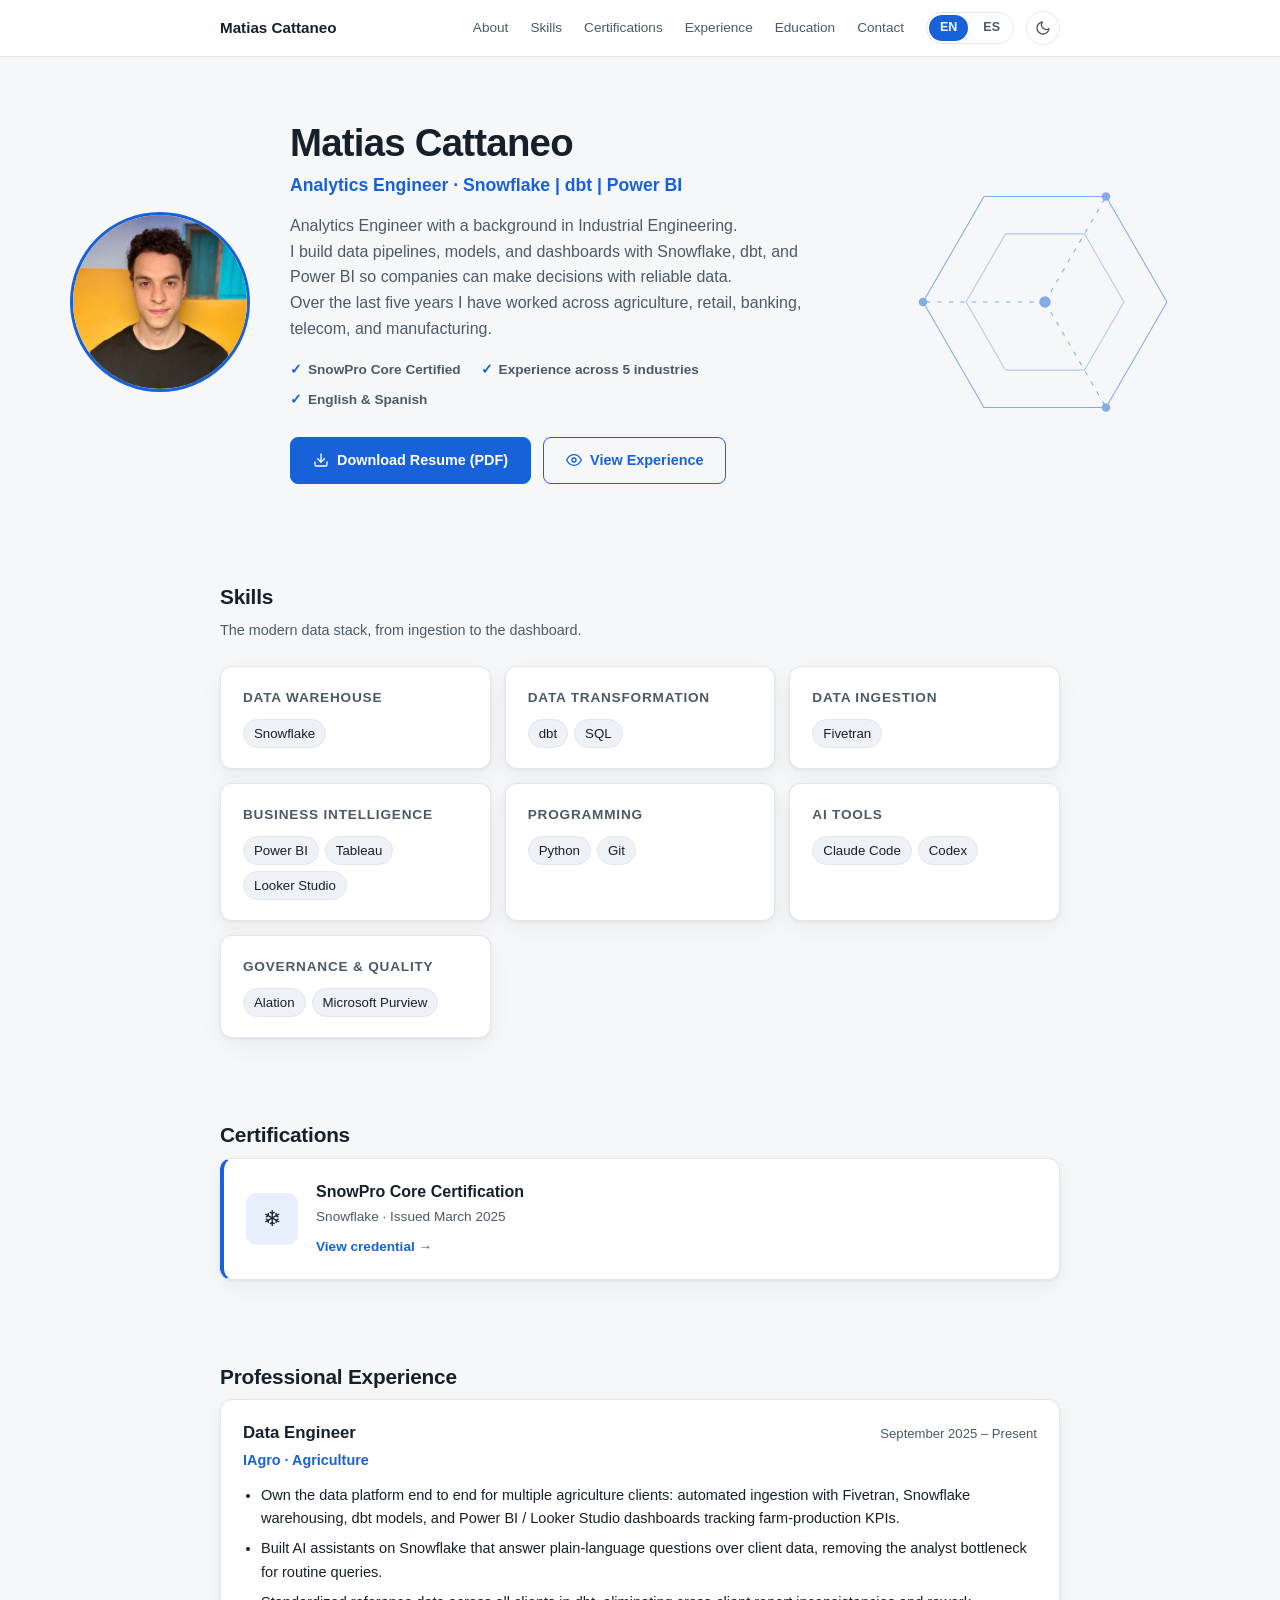
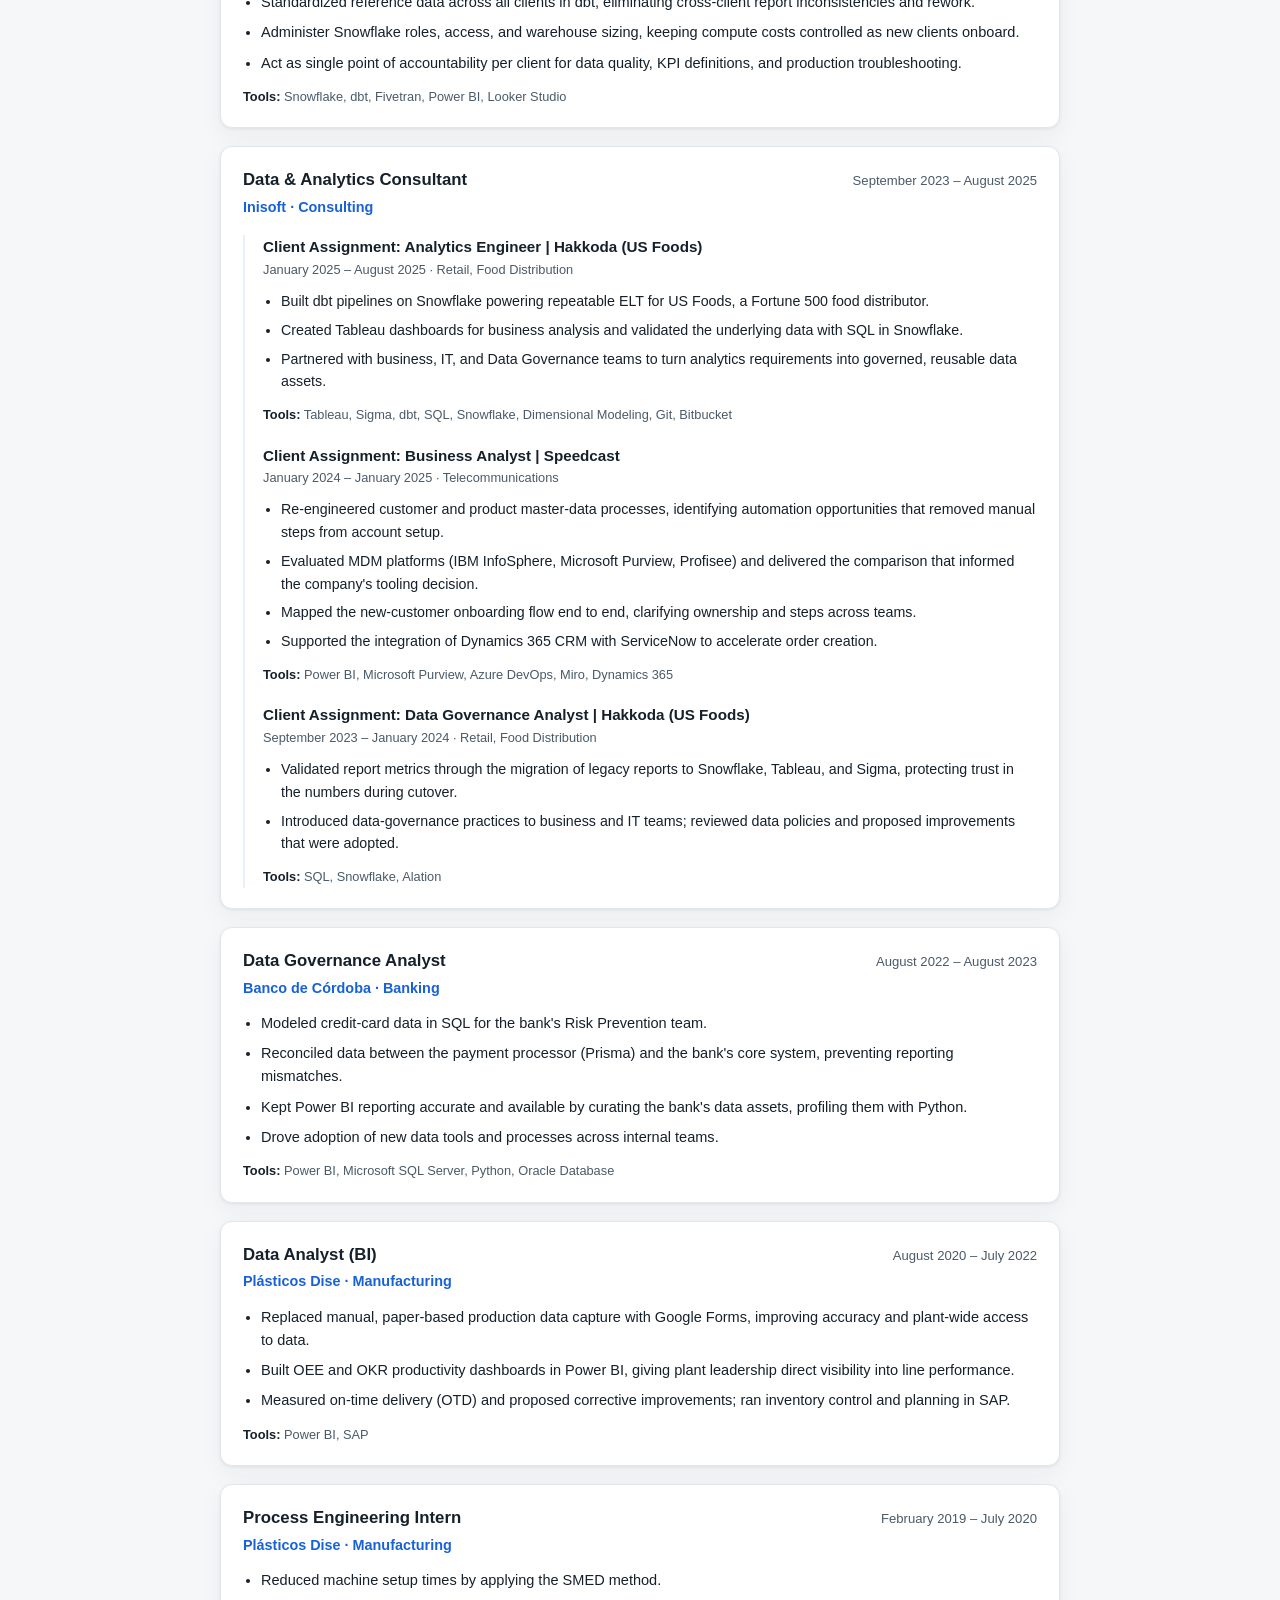
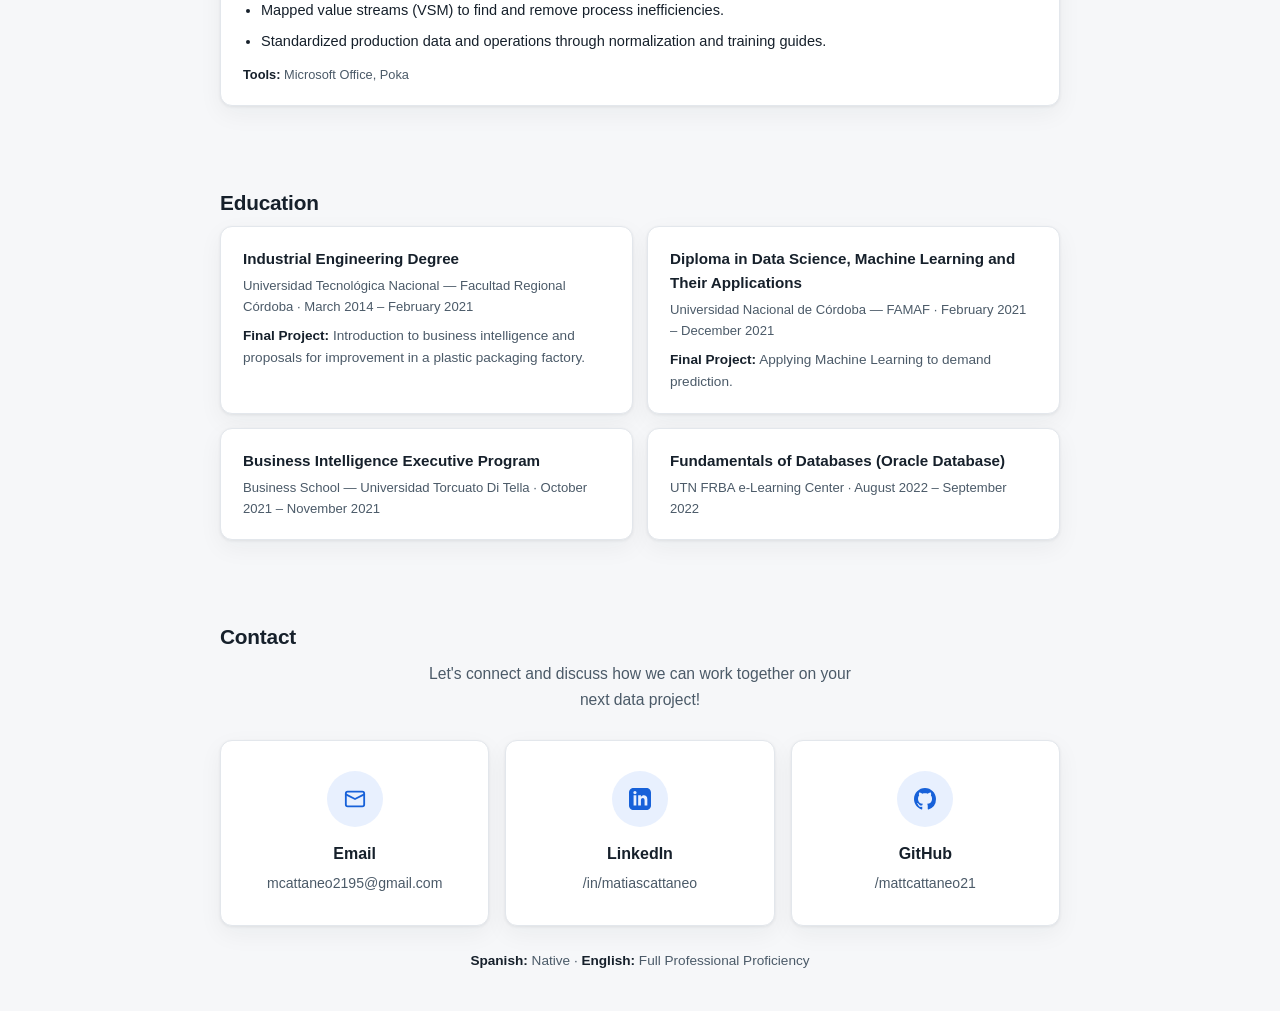
==== index.html @ 0a384a43 "Add Sigma and Dimensional Modeling to US Foods (Analytics Engineer) tools" ====
<!DOCTYPE html>
<html lang="en">
<head>
  <meta charset="UTF-8">
  <meta name="viewport" content="width=device-width, initial-scale=1.0">
  <title>Matias Cattaneo — Analytics Engineer | Snowflake · dbt · Power BI</title>
  <meta name="description" content="Analytics Engineer specialized in Snowflake, dbt, and Power BI. SnowPro Core certified. I build governed data pipelines, models, and dashboards across agriculture, retail, banking, telecom, and manufacturing.">
  <meta property="og:title" content="Matias Cattaneo — Analytics Engineer">
  <meta property="og:description" content="Snowflake · dbt · Power BI. SnowPro Core certified Analytics Engineer building data pipelines and dashboards companies can trust.">
  <meta property="og:type" content="website">
  <link rel="alternate" hreflang="en" href="./">
  <link rel="alternate" hreflang="es" href="es/">
  <meta name="color-scheme" content="light dark">
  <script>
    // Resolve theme before first paint to avoid a flash of the wrong scheme.
    (function () {
      var theme;
      try { theme = localStorage.getItem('theme'); } catch (e) {}
      if (theme !== 'light' && theme !== 'dark') {
        theme = window.matchMedia('(prefers-color-scheme: dark)').matches ? 'dark' : 'light';
      }
      document.documentElement.dataset.theme = theme;
    })();
  </script>
  <link rel="stylesheet" href="styles.css">
</head>
<body>
  <a class="skip-link" href="#main">Skip to content</a>

  <nav class="site-nav" aria-label="Main navigation">
    <div class="wrap">
      <a class="brand" href="#top">Matias Cattaneo</a>
      <ul class="nav-links">
        <li><a href="#about">About</a></li>
        <li><a href="#skills">Skills</a></li>
        <li><a href="#certifications">Certifications</a></li>
        <li><a href="#experience">Experience</a></li>
        <li><a href="#education">Education</a></li>
        <li><a href="#contact">Contact</a></li>
      </ul>
      <div class="lang-switch" aria-label="Language">
        <a class="lang-btn" href="./" aria-current="page">EN</a>
        <a class="lang-btn" href="es/" hreflang="es" lang="es">ES</a>
      </div>
      <button class="theme-toggle" type="button" id="theme-toggle" aria-label="Switch between dark and light mode">
        <svg class="icon-sun" viewBox="0 0 24 24" width="16" height="16" fill="none" stroke="currentColor" stroke-width="2" stroke-linecap="round" aria-hidden="true"><circle cx="12" cy="12" r="4"/><path d="M12 2v2M12 20v2M4.93 4.93l1.41 1.41M17.66 17.66l1.41 1.41M2 12h2M20 12h2M4.93 19.07l1.41-1.41M17.66 6.34l1.41-1.41"/></svg>
        <svg class="icon-moon" viewBox="0 0 24 24" width="16" height="16" fill="none" stroke="currentColor" stroke-width="2" stroke-linecap="round" stroke-linejoin="round" aria-hidden="true"><path d="M21 12.79A9 9 0 1 1 11.21 3 7 7 0 0 0 21 12.79z"/></svg>
      </button>
    </div>
  </nav>

  <main id="main">

    <!-- ===== Hero / About ===== -->
    <section class="hero" id="about" aria-labelledby="hero-name">
      <div class="wrap hero-grid" id="top">
        <div class="avatar" role="img" aria-label="Matias Cattaneo">
          <img src="assets/profile.jpg" alt="" onerror="this.remove()">
        </div>
        <div class="hero-copy">
          <h1 id="hero-name">Matias Cattaneo</h1>
          <p class="role">Analytics Engineer · Snowflake | dbt | Power BI</p>
          <p class="pitch">
            Analytics Engineer with a background in Industrial Engineering.<br>
            I build data pipelines, models, and dashboards with Snowflake, dbt, and Power BI so companies can make decisions with reliable data.<br>
            Over the last five years I have worked across agriculture, retail, banking, telecom, and manufacturing.
          </p>
          <ul class="proof-bar">
            <li>SnowPro Core Certified</li>
            <li>Experience across 5 industries</li>
            <li>English &amp; Spanish</li>
          </ul>
          <div class="hero-cta">
            <a class="btn btn-primary" href="CV_Matias_Cattaneo.pdf" download>
              <svg viewBox="0 0 24 24" width="16" height="16" fill="none" stroke="currentColor" stroke-width="2" stroke-linecap="round" stroke-linejoin="round" aria-hidden="true"><path d="M21 15v4a2 2 0 0 1-2 2H5a2 2 0 0 1-2-2v-4"/><polyline points="7 10 12 15 17 10"/><line x1="12" y1="15" x2="12" y2="3"/></svg>
              Download Resume (PDF)
            </a>
            <a class="btn btn-secondary" href="#experience">
              <svg viewBox="0 0 24 24" width="16" height="16" fill="none" stroke="currentColor" stroke-width="2" stroke-linecap="round" stroke-linejoin="round" aria-hidden="true"><path d="M1 12s4-8 11-8 11 8 11 8-4 8-11 8-11-8-11-8z"/><circle cx="12" cy="12" r="3"/></svg>
              View Experience
            </a>
          </div>
        </div>
        <svg class="hero-art" viewBox="0 0 460 460" xmlns="http://www.w3.org/2000/svg" aria-hidden="true" focusable="false">
          <g fill="none" stroke="currentColor" stroke-width="1.5">
            <polygon class="art-spin" points="400,230 315,377 145,377 60,230 145,83 315,83" />
            <polygon class="art-spin-rev" points="340,230 285,325 175,325 120,230 175,135 285,135" opacity="0.6" />
            <path class="art-flow" stroke-dasharray="6 10" d="M230 230 L315 83" />
            <path class="art-flow" stroke-dasharray="6 10" d="M230 230 L60 230" />
            <path class="art-flow" stroke-dasharray="6 10" d="M230 230 L315 377" />
          </g>
          <g fill="currentColor">
            <circle cx="230" cy="230" r="8" />
            <circle class="art-pulse" cx="315" cy="83" r="6" />
            <circle class="art-pulse-late" cx="60" cy="230" r="6" />
            <circle class="art-pulse" cx="315" cy="377" r="6" />
          </g>
        </svg>
      </div>
    </section>

    <!-- ===== Skills ===== -->
    <section id="skills" aria-labelledby="skills-title">
      <div class="wrap">
        <h2 class="section-title" id="skills-title">Skills</h2>
        <p class="section-sub">The modern data stack, from ingestion to the dashboard.</p>
        <div class="skills-grid">
          <div class="card skill-card reveal">
            <h3>Data Warehouse</h3>
            <ul class="chips"><li>Snowflake</li></ul>
          </div>
          <div class="card skill-card reveal">
            <h3>Data Transformation</h3>
            <ul class="chips"><li>dbt</li><li>SQL</li></ul>
          </div>
          <div class="card skill-card reveal">
            <h3>Data Ingestion</h3>
            <ul class="chips"><li>Fivetran</li></ul>
          </div>
          <div class="card skill-card reveal">
            <h3>Business Intelligence</h3>
            <ul class="chips"><li>Power BI</li><li>Tableau</li><li>Looker Studio</li></ul>
          </div>
          <div class="card skill-card reveal">
            <h3>Programming</h3>
            <ul class="chips"><li>Python</li><li>Git</li></ul>
          </div>
          <div class="card skill-card reveal">
            <h3>AI Tools</h3>
            <ul class="chips"><li>Claude Code</li><li>Codex</li></ul>
          </div>
          <div class="card skill-card reveal">
            <h3>Governance &amp; Quality</h3>
            <ul class="chips"><li>Alation</li><li>Microsoft Purview</li></ul>
          </div>
        </div>
      </div>
    </section>

    <!-- ===== Certifications ===== -->
    <section id="certifications" aria-labelledby="cert-title">
      <div class="wrap">
        <h2 class="section-title" id="cert-title">Certifications</h2>
        <div class="card cert-card reveal">
          <div class="cert-badge" aria-hidden="true">❄</div>
          <div>
            <h3>SnowPro Core Certification</h3>
            <p class="meta">Snowflake · Issued March 2025</p>
            <a class="cert-link" href="https://achieve.snowflake.com/28c1f5fc-b68b-4dea-9faf-e282e748a96b#acc.XBHFcNiZ" target="_blank" rel="noopener">View credential →</a>
          </div>
        </div>
      </div>
    </section>

    <!-- ===== Experience ===== -->
    <section id="experience" aria-labelledby="exp-title">
      <div class="wrap">
        <h2 class="section-title" id="exp-title">Professional Experience</h2>

        <article class="card job reveal">
          <div class="job-head">
            <h3>Data Engineer</h3>
            <span class="dates">September 2025 – Present</span>
          </div>
          <p class="org">IAgro · Agriculture</p>
          <ul>
            <li>Own the data platform end to end for multiple agriculture clients: automated ingestion with Fivetran, Snowflake warehousing, dbt models, and Power BI / Looker Studio dashboards tracking farm-production KPIs.</li>
            <li>Built AI assistants on Snowflake that answer plain-language questions over client data, removing the analyst bottleneck for routine queries.</li>
            <li>Standardized reference data across all clients in dbt, eliminating cross-client report inconsistencies and rework.</li>
            <li>Administer Snowflake roles, access, and warehouse sizing, keeping compute costs controlled as new clients onboard.</li>
            <li>Act as single point of accountability per client for data quality, KPI definitions, and production troubleshooting.</li>
          </ul>
          <p class="tags"><b>Tools:</b> Snowflake, dbt, Fivetran, Power BI, Looker Studio</p>
        </article>

        <article class="card job reveal">
          <div class="job-head">
            <h3>Data &amp; Analytics Consultant</h3>
            <span class="dates">September 2023 – August 2025</span>
          </div>
          <p class="org">Inisoft · Consulting</p>
          <div class="engagements">

            <div class="engagement">
              <h4>Client Assignment: Analytics Engineer | Hakkoda (US Foods)</h4>
              <p class="dates">January 2025 – August 2025 · Retail, Food Distribution</p>
              <ul>
                <li>Built dbt pipelines on Snowflake powering repeatable ELT for US Foods, a Fortune 500 food distributor.</li>
                <li>Created Tableau dashboards for business analysis and validated the underlying data with SQL in Snowflake.</li>
                <li>Partnered with business, IT, and Data Governance teams to turn analytics requirements into governed, reusable data assets.</li>
              </ul>
              <p class="tags"><b>Tools:</b> Tableau, Sigma, dbt, SQL, Snowflake, Dimensional Modeling, Git, Bitbucket</p>
            </div>

            <div class="engagement">
              <h4>Client Assignment: Business Analyst | Speedcast</h4>
              <p class="dates">January 2024 – January 2025 · Telecommunications</p>
              <ul>
                <li>Re-engineered customer and product master-data processes, identifying automation opportunities that removed manual steps from account setup.</li>
                <li>Evaluated MDM platforms (IBM InfoSphere, Microsoft Purview, Profisee) and delivered the comparison that informed the company's tooling decision.</li>
                <li>Mapped the new-customer onboarding flow end to end, clarifying ownership and steps across teams.</li>
                <li>Supported the integration of Dynamics 365 CRM with ServiceNow to accelerate order creation.</li>
              </ul>
              <p class="tags"><b>Tools:</b> Power BI, Microsoft Purview, Azure DevOps, Miro, Dynamics 365</p>
            </div>

            <div class="engagement">
              <h4>Client Assignment: Data Governance Analyst | Hakkoda (US Foods)</h4>
              <p class="dates">September 2023 – January 2024 · Retail, Food Distribution</p>
              <ul>
                <li>Validated report metrics through the migration of legacy reports to Snowflake, Tableau, and Sigma, protecting trust in the numbers during cutover.</li>
                <li>Introduced data-governance practices to business and IT teams; reviewed data policies and proposed improvements that were adopted.</li>
              </ul>
              <p class="tags"><b>Tools:</b> SQL, Snowflake, Alation</p>
            </div>

          </div>
        </article>

        <article class="card job reveal">
          <div class="job-head">
            <h3>Data Governance Analyst</h3>
            <span class="dates">August 2022 – August 2023</span>
          </div>
          <p class="org">Banco de Córdoba · Banking</p>
          <ul>
            <li>Modeled credit-card data in SQL for the bank's Risk Prevention team.</li>
            <li>Reconciled data between the payment processor (Prisma) and the bank's core system, preventing reporting mismatches.</li>
            <li>Kept Power BI reporting accurate and available by curating the bank's data assets, profiling them with Python.</li>
            <li>Drove adoption of new data tools and processes across internal teams.</li>
          </ul>
          <p class="tags"><b>Tools:</b> Power BI, Microsoft SQL Server, Python, Oracle Database</p>
        </article>

        <article class="card job reveal">
          <div class="job-head">
            <h3>Data Analyst (BI)</h3>
            <span class="dates">August 2020 – July 2022</span>
          </div>
          <p class="org">Plásticos Dise · Manufacturing</p>
          <ul>
            <li>Replaced manual, paper-based production data capture with Google Forms, improving accuracy and plant-wide access to data.</li>
            <li>Built OEE and OKR productivity dashboards in Power BI, giving plant leadership direct visibility into line performance.</li>
            <li>Measured on-time delivery (OTD) and proposed corrective improvements; ran inventory control and planning in SAP.</li>
          </ul>
          <p class="tags"><b>Tools:</b> Power BI, SAP</p>
        </article>

        <article class="card job reveal">
          <div class="job-head">
            <h3>Process Engineering Intern</h3>
            <span class="dates">February 2019 – July 2020</span>
          </div>
          <p class="org">Plásticos Dise · Manufacturing</p>
          <ul>
            <li>Reduced machine setup times by applying the SMED method.</li>
            <li>Mapped value streams (VSM) to find and remove process inefficiencies.</li>
            <li>Standardized production data and operations through normalization and training guides.</li>
          </ul>
          <p class="tags"><b>Tools:</b> Microsoft Office, Poka</p>
        </article>

      </div>
    </section>

    <!-- ===== Education ===== -->
    <section id="education" aria-labelledby="edu-title">
      <div class="wrap">
        <h2 class="section-title" id="edu-title">Education</h2>
        <div class="edu-grid">
          <div class="card edu-card reveal">
            <h3>Industrial Engineering Degree</h3>
            <p class="meta">Universidad Tecnológica Nacional — Facultad Regional Córdoba · March 2014 – February 2021</p>
            <p class="note"><b>Final Project:</b> Introduction to business intelligence and proposals for improvement in a plastic packaging factory.</p>
          </div>
          <div class="card edu-card reveal">
            <h3>Diploma in Data Science, Machine Learning and Their Applications</h3>
            <p class="meta">Universidad Nacional de Córdoba — FAMAF · February 2021 – December 2021</p>
            <p class="note"><b>Final Project:</b> Applying Machine Learning to demand prediction.</p>
          </div>
          <div class="card edu-card reveal">
            <h3>Business Intelligence Executive Program</h3>
            <p class="meta">Business School — Universidad Torcuato Di Tella · October 2021 – November 2021</p>
          </div>
          <div class="card edu-card reveal">
            <h3>Fundamentals of Databases (Oracle Database)</h3>
            <p class="meta">UTN FRBA e-Learning Center · August 2022 – September 2022</p>
          </div>
        </div>
      </div>
    </section>

    <!-- ===== Contact ===== -->
    <section id="contact" aria-labelledby="contact-title">
      <div class="wrap">
        <h2 class="section-title" id="contact-title">Contact</h2>
        <p class="contact-lead">Let's connect and discuss how we can work together on your next data project!</p>
        <div class="contact-grid">
          <a class="card contact-tile reveal" href="mailto:mcattaneo2195@gmail.com">
            <span class="tile-icon" aria-hidden="true">
              <svg viewBox="0 0 24 24" width="22" height="22" fill="none" stroke="currentColor" stroke-width="2" stroke-linecap="round" stroke-linejoin="round"><rect x="2" y="4" width="20" height="16" rx="2"/><path d="m22 7-10 5L2 7"/></svg>
            </span>
            <span class="tile-label">Email</span>
            <span class="tile-value">mcattaneo2195@gmail.com</span>
          </a>
          <a class="card contact-tile reveal" href="https://linkedin.com/in/matiascattaneo" target="_blank" rel="noopener">
            <span class="tile-icon" aria-hidden="true">
              <svg viewBox="0 0 24 24" width="22" height="22" fill="currentColor"><path d="M19 0h-14c-2.76 0-5 2.24-5 5v14c0 2.76 2.24 5 5 5h14c2.76 0 5-2.24 5-5v-14c0-2.76-2.24-5-5-5zm-11 19h-3v-11h3v11zm-1.5-12.27c-.97 0-1.75-.79-1.75-1.76s.78-1.76 1.75-1.76 1.75.79 1.75 1.76-.78 1.76-1.75 1.76zm13.5 12.27h-3v-5.6c0-3.37-4-3.11-4 0v5.6h-3v-11h3v1.76c1.4-2.59 7-2.78 7 2.48v6.76z"/></svg>
            </span>
            <span class="tile-label">LinkedIn</span>
            <span class="tile-value">/in/matiascattaneo</span>
          </a>
          <a class="card contact-tile reveal" href="https://github.com/mattcattaneo21" target="_blank" rel="noopener">
            <span class="tile-icon" aria-hidden="true">
              <svg viewBox="0 0 16 16" width="22" height="22" fill="currentColor"><path d="M8 0C3.58 0 0 3.58 0 8c0 3.54 2.29 6.53 5.47 7.59.4.07.55-.17.55-.38 0-.19-.01-.82-.01-1.49-2.01.37-2.53-.49-2.69-.94-.09-.23-.48-.94-.82-1.13-.28-.15-.68-.52-.01-.53.63-.01 1.08.58 1.23.82.72 1.21 1.87.87 2.33.66.07-.52.28-.87.51-1.07-1.78-.2-3.64-.89-3.64-3.95 0-.87.31-1.59.82-2.15-.08-.2-.36-1.02.08-2.12 0 0 .67-.21 2.2.82.64-.18 1.32-.27 2-.27s1.36.09 2 .27c1.53-1.04 2.2-.82 2.2-.82.44 1.1.16 1.92.08 2.12.51.56.82 1.27.82 2.15 0 3.07-1.87 3.75-3.65 3.95.29.25.54.73.54 1.48 0 1.07-.01 1.93-.01 2.2 0 .21.15.46.55.38A8.01 8.01 0 0 0 16 8c0-4.42-3.58-8-8-8z"/></svg>
            </span>
            <span class="tile-label">GitHub</span>
            <span class="tile-value">/mattcattaneo21</span>
          </a>
        </div>
        <p class="languages"><b>Spanish:</b> Native · <b>English:</b> Full Professional Proficiency</p>
      </div>
    </section>

  </main>

  <script src="app.js"></script>
</body>
</html>
---- styles.css ----
/* ==========================================================
   Design tokens — light (default) and dark.
   Dark applies via the manual toggle ([data-theme="dark"]) or,
   when JS is unavailable, via the system preference.
   All pairs verified against WCAG 2.1 AA contrast (>= 4.5:1).
   ========================================================== */
:root {
  --bg: #f6f7f9;
  --surface: #ffffff;
  --surface-2: #eef1f5;
  --ink: #16202b;
  --ink-soft: #4b5a68;
  --accent: #1761d9;
  --accent-ink: #ffffff;
  --accent-soft: #e8f0fe;
  --line: #e3e7ec;
  --shadow: 0 1px 3px rgba(22, 32, 43, 0.07), 0 8px 24px rgba(22, 32, 43, 0.05);
  --shadow-lift: 0 4px 10px rgba(22, 32, 43, 0.1), 0 16px 32px rgba(22, 32, 43, 0.09);
  --radius: 12px;
  --maxw: 880px;
}

:root[data-theme="dark"] {
  --bg: #0e141b;
  --surface: #161d26;
  --surface-2: #1d2733;
  --ink: #e7edf3;
  --ink-soft: #9fb0c0;
  --accent: #6ea8fe;
  --accent-ink: #0e141b;
  --accent-soft: #1c2a3e;
  --line: #273341;
  --shadow: 0 1px 3px rgba(0, 0, 0, 0.4), 0 8px 24px rgba(0, 0, 0, 0.3);
  --shadow-lift: 0 4px 10px rgba(0, 0, 0, 0.5), 0 16px 32px rgba(0, 0, 0, 0.4);
}

@media (prefers-color-scheme: dark) {
  :root:not([data-theme="light"]):not([data-theme="dark"]) {
    --bg: #0e141b;
    --surface: #161d26;
    --surface-2: #1d2733;
    --ink: #e7edf3;
    --ink-soft: #9fb0c0;
    --accent: #6ea8fe;
    --accent-ink: #0e141b;
    --accent-soft: #1c2a3e;
    --line: #273341;
    --shadow: 0 1px 3px rgba(0, 0, 0, 0.4), 0 8px 24px rgba(0, 0, 0, 0.3);
    --shadow-lift: 0 4px 10px rgba(0, 0, 0, 0.5), 0 16px 32px rgba(0, 0, 0, 0.4);
  }
}

* { box-sizing: border-box; margin: 0; padding: 0; }

html {
  scroll-behavior: smooth;
  scroll-padding-top: 72px;
}

body {
  font-family: -apple-system, BlinkMacSystemFont, "Segoe UI", Roboto, Helvetica, Arial, sans-serif;
  background: var(--bg);
  color: var(--ink);
  line-height: 1.6;
  -webkit-font-smoothing: antialiased;
  transition: background 0.25s ease, color 0.25s ease;
}

a { color: var(--accent); }
a:focus-visible,
button:focus-visible {
  outline: 2px solid var(--accent);
  outline-offset: 2px;
  border-radius: 4px;
}

.wrap {
  max-width: var(--maxw);
  margin: 0 auto;
  padding: 0 20px;
}

.skip-link {
  position: absolute;
  left: -9999px;
  top: 0;
  background: var(--accent);
  color: var(--accent-ink);
  padding: 8px 16px;
  z-index: 100;
}
.skip-link:focus { left: 0; }

/* ---------- Sticky navigation ---------- */
.site-nav {
  position: sticky;
  top: 0;
  z-index: 50;
  background: color-mix(in srgb, var(--surface) 88%, transparent);
  backdrop-filter: blur(8px);
  border-bottom: 1px solid var(--line);
}
.site-nav .wrap {
  display: flex;
  align-items: center;
  gap: 12px;
  height: 56px;
}
.brand {
  font-weight: 700;
  font-size: 0.95rem;
  color: var(--ink);
  text-decoration: none;
  white-space: nowrap;
}
.nav-links {
  display: flex;
  align-items: center;
  gap: 2px;
  list-style: none;
  margin-left: auto;
  overflow-x: auto;
  scrollbar-width: none;
}
.nav-links::-webkit-scrollbar { display: none; }
.nav-links a {
  display: block;
  padding: 6px 10px;
  font-size: 0.85rem;
  font-weight: 500;
  color: var(--ink-soft);
  text-decoration: none;
  border-radius: 6px;
  white-space: nowrap;
  transition: color 0.2s ease, background 0.2s ease;
}
.nav-links a:hover { color: var(--accent); background: var(--accent-soft); }

.lang-switch {
  display: flex;
  gap: 4px;
  border: 1px solid var(--line);
  border-radius: 999px;
  padding: 2px;
}
.lang-btn {
  padding: 3px 11px;
  font-size: 0.78rem;
  font-weight: 600;
  color: var(--ink-soft);
  text-decoration: none;
  border-radius: 999px;
  white-space: nowrap;
  transition: color 0.2s ease, background 0.2s ease;
}
.lang-btn:hover { color: var(--accent); }
.lang-btn[aria-current="page"] {
  background: var(--accent);
  color: var(--accent-ink);
}

.theme-toggle {
  display: none;
  align-items: center;
  justify-content: center;
  width: 34px;
  height: 34px;
  font: inherit;
  color: var(--ink-soft);
  background: transparent;
  border: 1px solid var(--line);
  border-radius: 50%;
  cursor: pointer;
  transition: color 0.2s ease, border-color 0.2s ease;
}
.theme-toggle:hover { color: var(--accent); border-color: var(--accent); }
:root[data-theme] .theme-toggle { display: inline-flex; }
.icon-sun { display: none; }
:root[data-theme="dark"] .icon-sun { display: block; }
:root[data-theme="dark"] .icon-moon { display: none; }

/* ---------- Hero / About ---------- */
.hero { padding: 64px 0 56px; }
.hero .wrap { max-width: 1180px; }
.hero-copy { flex: 1; min-width: 0; }
.hero-art {
  flex: 0 0 auto;
  width: 330px;
  height: 330px;
  color: var(--accent);
  opacity: 0.5;
  pointer-events: none;
}
@media (max-width: 1080px) { .hero-art { display: none; } }
.hero-grid {
  display: flex;
  align-items: center;
  justify-content: center;
  gap: 40px;
}
.avatar {
  flex: 0 0 auto;
  width: 180px;
  height: 180px;
  border-radius: 50%;
  border: 3px solid var(--accent);
  background: var(--accent-soft);
  position: relative;
  overflow: hidden;
  display: grid;
  place-items: center;
  color: var(--ink);
  font-size: 2.8rem;
  font-weight: 700;
  letter-spacing: 1px;
}
.avatar::before { content: "MC"; }
.avatar img {
  position: absolute;
  inset: 0;
  width: 100%;
  height: 100%;
  object-fit: cover;
}
.hero h1 {
  font-size: clamp(1.8rem, 4.5vw, 2.4rem);
  line-height: 1.15;
  letter-spacing: -0.02em;
}
.hero .role {
  margin-top: 6px;
  font-size: 1.1rem;
  font-weight: 600;
  color: var(--accent);
}
.hero .pitch {
  margin-top: 14px;
  font-size: 1rem;
  color: var(--ink-soft);
  text-wrap: pretty;
}
.proof-bar {
  display: flex;
  flex-wrap: wrap;
  gap: 8px 20px;
  margin-top: 18px;
  padding: 0;
  list-style: none;
  font-size: 0.85rem;
  font-weight: 600;
  color: var(--ink-soft);
}
.proof-bar li::before {
  content: "✓";
  color: var(--accent);
  margin-right: 6px;
  font-weight: 700;
}
.hero-cta {
  display: flex;
  flex-wrap: wrap;
  gap: 12px;
  margin-top: 26px;
}
.btn {
  display: inline-flex;
  align-items: center;
  justify-content: center;
  gap: 8px;
  padding: 11px 22px;
  font: inherit;
  font-size: 0.9rem;
  font-weight: 600;
  text-decoration: none;
  border-radius: 8px;
  cursor: pointer;
  transition: transform 0.2s ease, box-shadow 0.2s ease;
}
.btn:hover { transform: translateY(-2px); box-shadow: var(--shadow); }
.btn-primary {
  background: var(--accent);
  color: var(--accent-ink);
  border: 1px solid var(--accent);
}
.btn-secondary {
  background: transparent;
  color: var(--accent);
  border: 1px solid var(--accent);
}

/* ---------- Sections ---------- */
section { padding: 40px 0; }
.section-title {
  font-size: 1.3rem;
  letter-spacing: -0.01em;
  margin-bottom: 6px;
}
.section-sub {
  font-size: 0.9rem;
  color: var(--ink-soft);
  margin-bottom: 24px;
}
.section-title:last-child { margin-bottom: 24px; }

.card {
  background: var(--surface);
  border: 1px solid var(--line);
  border-radius: var(--radius);
  box-shadow: var(--shadow);
  padding: 20px 22px;
}

/* ---------- Skills ---------- */
.skills-grid {
  display: grid;
  grid-template-columns: repeat(auto-fill, minmax(240px, 1fr));
  gap: 14px;
}
.skill-card, .edu-card, .cert-card, .contact-tile {
  transition: transform 0.25s ease, box-shadow 0.25s ease;
}
.skill-card:hover, .edu-card:hover, .cert-card:hover, .contact-tile:hover {
  transform: translateY(-4px);
  box-shadow: var(--shadow-lift);
}
.skill-card h3 {
  font-size: 0.85rem;
  text-transform: uppercase;
  letter-spacing: 0.8px;
  color: var(--ink-soft);
  margin-bottom: 10px;
}
.chips {
  display: flex;
  flex-wrap: wrap;
  gap: 6px;
  list-style: none;
}
.chips li {
  font-size: 0.83rem;
  font-weight: 500;
  color: var(--ink);
  background: var(--surface-2);
  border: 1px solid var(--line);
  padding: 3px 10px;
  border-radius: 999px;
}

/* ---------- Certifications ---------- */
.cert-card {
  display: flex;
  align-items: center;
  gap: 18px;
  border-left: 4px solid var(--accent);
}
.cert-badge {
  flex: 0 0 auto;
  width: 52px;
  height: 52px;
  border-radius: 10px;
  background: var(--accent-soft);
  display: grid;
  place-items: center;
  font-size: 1.4rem;
}
.cert-card h3 { font-size: 1rem; }
.cert-card .meta { font-size: 0.85rem; color: var(--ink-soft); margin-top: 2px; }
.cert-link {
  display: inline-block;
  margin-top: 8px;
  font-size: 0.85rem;
  font-weight: 600;
  text-decoration: none;
}
.cert-link:hover { text-decoration: underline; }

/* ---------- Experience ---------- */
.job { margin-bottom: 18px; }
.job:last-child { margin-bottom: 0; }
.job-head {
  display: flex;
  flex-wrap: wrap;
  align-items: baseline;
  gap: 4px 12px;
}
.job-head h3 { font-size: 1.05rem; }
.job-head .dates {
  margin-left: auto;
  font-size: 0.82rem;
  font-weight: 500;
  color: var(--ink-soft);
  white-space: nowrap;
}
.job .org {
  font-size: 0.9rem;
  font-weight: 600;
  color: var(--accent);
  margin-top: 2px;
}
.job ul {
  margin: 12px 0 0 18px;
}
.job li {
  font-size: 0.91rem;
  color: var(--ink);
  margin-bottom: 7px;
}
.job li:last-child { margin-bottom: 0; }
.tags {
  margin-top: 12px;
  font-size: 0.8rem;
  color: var(--ink-soft);
}
.tags b { color: var(--ink); font-weight: 600; }
.engagements {
  margin-top: 16px;
  padding-left: 18px;
  border-left: 2px solid var(--accent-soft);
  display: grid;
  gap: 18px;
}
.engagement h4 { font-size: 0.95rem; }
.engagement .dates {
  font-size: 0.8rem;
  font-weight: 500;
  color: var(--ink-soft);
}
.engagement ul { margin: 10px 0 0 18px; }
.engagement li {
  font-size: 0.89rem;
  margin-bottom: 6px;
}
.engagement li:last-child { margin-bottom: 0; }

/* ---------- Education ---------- */
.edu-grid {
  display: grid;
  grid-template-columns: repeat(auto-fill, minmax(320px, 1fr));
  gap: 14px;
}
.edu-card h3 { font-size: 0.95rem; }
.edu-card .meta { font-size: 0.82rem; color: var(--ink-soft); margin-top: 4px; }
.edu-card .note { font-size: 0.85rem; color: var(--ink-soft); margin-top: 8px; }
.edu-card .note b { color: var(--ink); font-weight: 600; }

/* ---------- Contact ---------- */
.contact-lead {
  text-align: center;
  font-size: 0.98rem;
  color: var(--ink-soft);
  max-width: 52ch;
  margin: 8px auto 28px;
}
.contact-grid {
  display: grid;
  grid-template-columns: repeat(auto-fit, minmax(220px, 1fr));
  gap: 16px;
  max-width: 880px;
  margin: 0 auto;
}
.contact-tile {
  display: flex;
  flex-direction: column;
  align-items: center;
  gap: 6px;
  padding: 30px 22px;
  text-align: center;
  text-decoration: none;
}
.tile-icon {
  width: 56px;
  height: 56px;
  border-radius: 50%;
  background: var(--accent-soft);
  color: var(--accent);
  display: grid;
  place-items: center;
  margin-bottom: 8px;
}
.tile-label {
  font-weight: 700;
  font-size: 1rem;
  color: var(--ink);
}
.tile-value {
  font-size: 0.88rem;
  color: var(--ink-soft);
  overflow-wrap: anywhere;
}
.languages {
  text-align: center;
  margin-top: 24px;
  font-size: 0.85rem;
  color: var(--ink-soft);
}
.languages b { color: var(--ink); font-weight: 600; }

/* ---------- Animations ----------
   Hero rises on load; sections reveal on scroll.
   Gated behind html.anim, which app.js adds only when
   prefers-reduced-motion is not set — no JS, no motion,
   content always visible. */
@keyframes rise {
  from { opacity: 0; transform: translateY(16px); }
  to { opacity: 1; transform: none; }
}
html.anim .hero .avatar { animation: rise 0.5s ease both; }
html.anim .hero h1 { animation: rise 0.5s ease 0.05s both; }
html.anim .hero .role { animation: rise 0.5s ease 0.1s both; }
html.anim .hero .pitch { animation: rise 0.5s ease 0.15s both; }
html.anim .hero .proof-bar { animation: rise 0.5s ease 0.2s both; }
html.anim .hero .hero-cta { animation: rise 0.5s ease 0.25s both; }

html.anim .reveal {
  opacity: 0;
  transform: translateY(18px);
  transition: opacity 0.6s ease, transform 0.6s ease;
}
html.anim .reveal.in {
  opacity: 1;
  transform: none;
}

/* Hero background art: rotating hexagons, pulsing nodes, flowing lines */
html.anim .art-spin {
  animation: spin 50s linear infinite;
  transform-origin: center;
  transform-box: fill-box;
}
html.anim .art-spin-rev {
  animation: spin 70s linear infinite reverse;
  transform-origin: center;
  transform-box: fill-box;
}
html.anim .art-pulse { animation: pulse 3s ease-in-out infinite; }
html.anim .art-pulse-late { animation: pulse 3s ease-in-out 1.5s infinite; }
html.anim .art-flow { animation: flow 1.4s linear infinite; }

@keyframes spin { to { transform: rotate(360deg); } }
@keyframes pulse {
  0%, 100% { opacity: 0.3; }
  50% { opacity: 1; }
}
@keyframes flow { to { stroke-dashoffset: -32; } }

/* ---------- Responsive ---------- */
@media (max-width: 640px) {
  .hero { padding: 44px 0 40px; }
  .hero-grid { flex-direction: column; text-align: center; }
  .avatar { width: 144px; height: 144px; font-size: 2.3rem; }
  .hero .pitch { margin-left: auto; margin-right: auto; }
  .proof-bar { justify-content: center; }
  .hero-cta { justify-content: center; }
  .job-head .dates { margin-left: 0; width: 100%; }
}

@media (prefers-reduced-motion: reduce) {
  html { scroll-behavior: auto; }
  .btn, .card, .nav-links a, .lang-btn, .theme-toggle, body { transition: none; }
  .btn:hover, .skill-card:hover, .edu-card:hover, .cert-card:hover, .contact-tile:hover { transform: none; }
}

/* ==========================================================
   Print — clean single-column resume for PDF export.
   Token override repeats :root[data-theme="dark"] so a manual
   dark theme never leaks into the PDF.
   ========================================================== */
@media print {
  :root, :root[data-theme="dark"] {
    --bg: #ffffff;
    --surface: #ffffff;
    --surface-2: #f2f2f2;
    --ink: #000000;
    --ink-soft: #333333;
    --accent: #1a4fa8;
    --accent-soft: #eeeeee;
    --line: #cccccc;
    --shadow: none;
    --shadow-lift: none;
  }
  @page { margin: 14mm; }
  body { font-size: 10.5pt; line-height: 1.45; }
  html.anim .reveal,
  html.anim .hero .avatar, html.anim .hero h1, html.anim .hero .role,
  html.anim .hero .pitch, html.anim .hero .proof-bar, html.anim .hero .hero-cta {
    opacity: 1 !important;
    transform: none !important;
    animation: none !important;
    transition: none !important;
  }
  .site-nav, .skip-link, .hero-cta, .hero-art { display: none; }
  .hero { padding: 0 0 16px; }
  .avatar { display: none; }
  section { padding: 12px 0; }
  .section-sub { margin-bottom: 12px; }
  .card {
    border: none;
    box-shadow: none;
    padding: 0;
    border-radius: 0;
  }
  .cert-card { border-left: 3px solid var(--accent); padding-left: 12px; }
  .cert-badge { display: none; }
  .skills-grid, .edu-grid { gap: 10px; }
  .skill-card, .edu-card { border: 1px solid var(--line); padding: 10px 12px; }
  .job, .engagement, .skill-card, .edu-card, .cert-card { break-inside: avoid; }
  a { color: var(--ink); text-decoration: none; }
  .cert-link::after {
    content: " — " attr(href);
    font-size: 9pt;
    color: var(--ink-soft);
  }
  .contact-lead { display: none; }
  .contact-grid { max-width: none; }
  .contact-tile { padding: 0; align-items: flex-start; text-align: left; }
  .tile-icon { display: none; }
  .languages { text-align: left; }
}
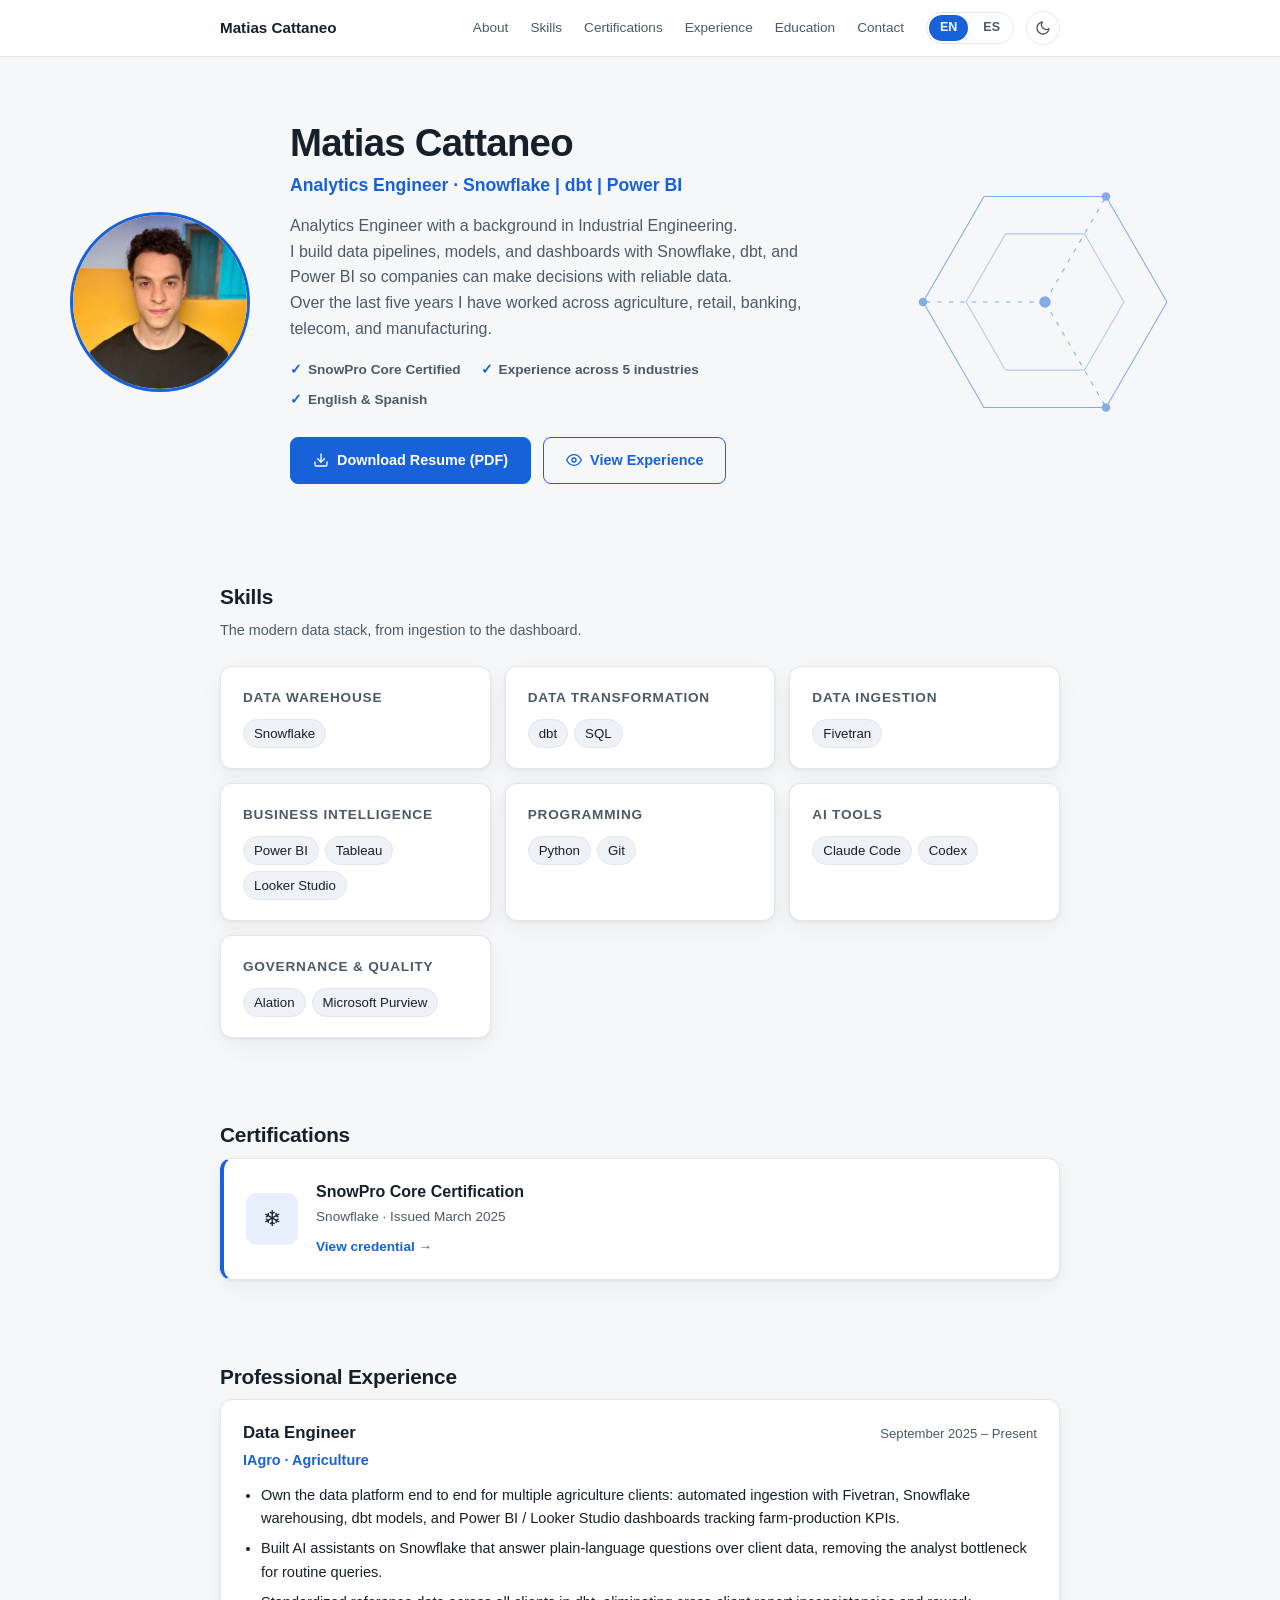
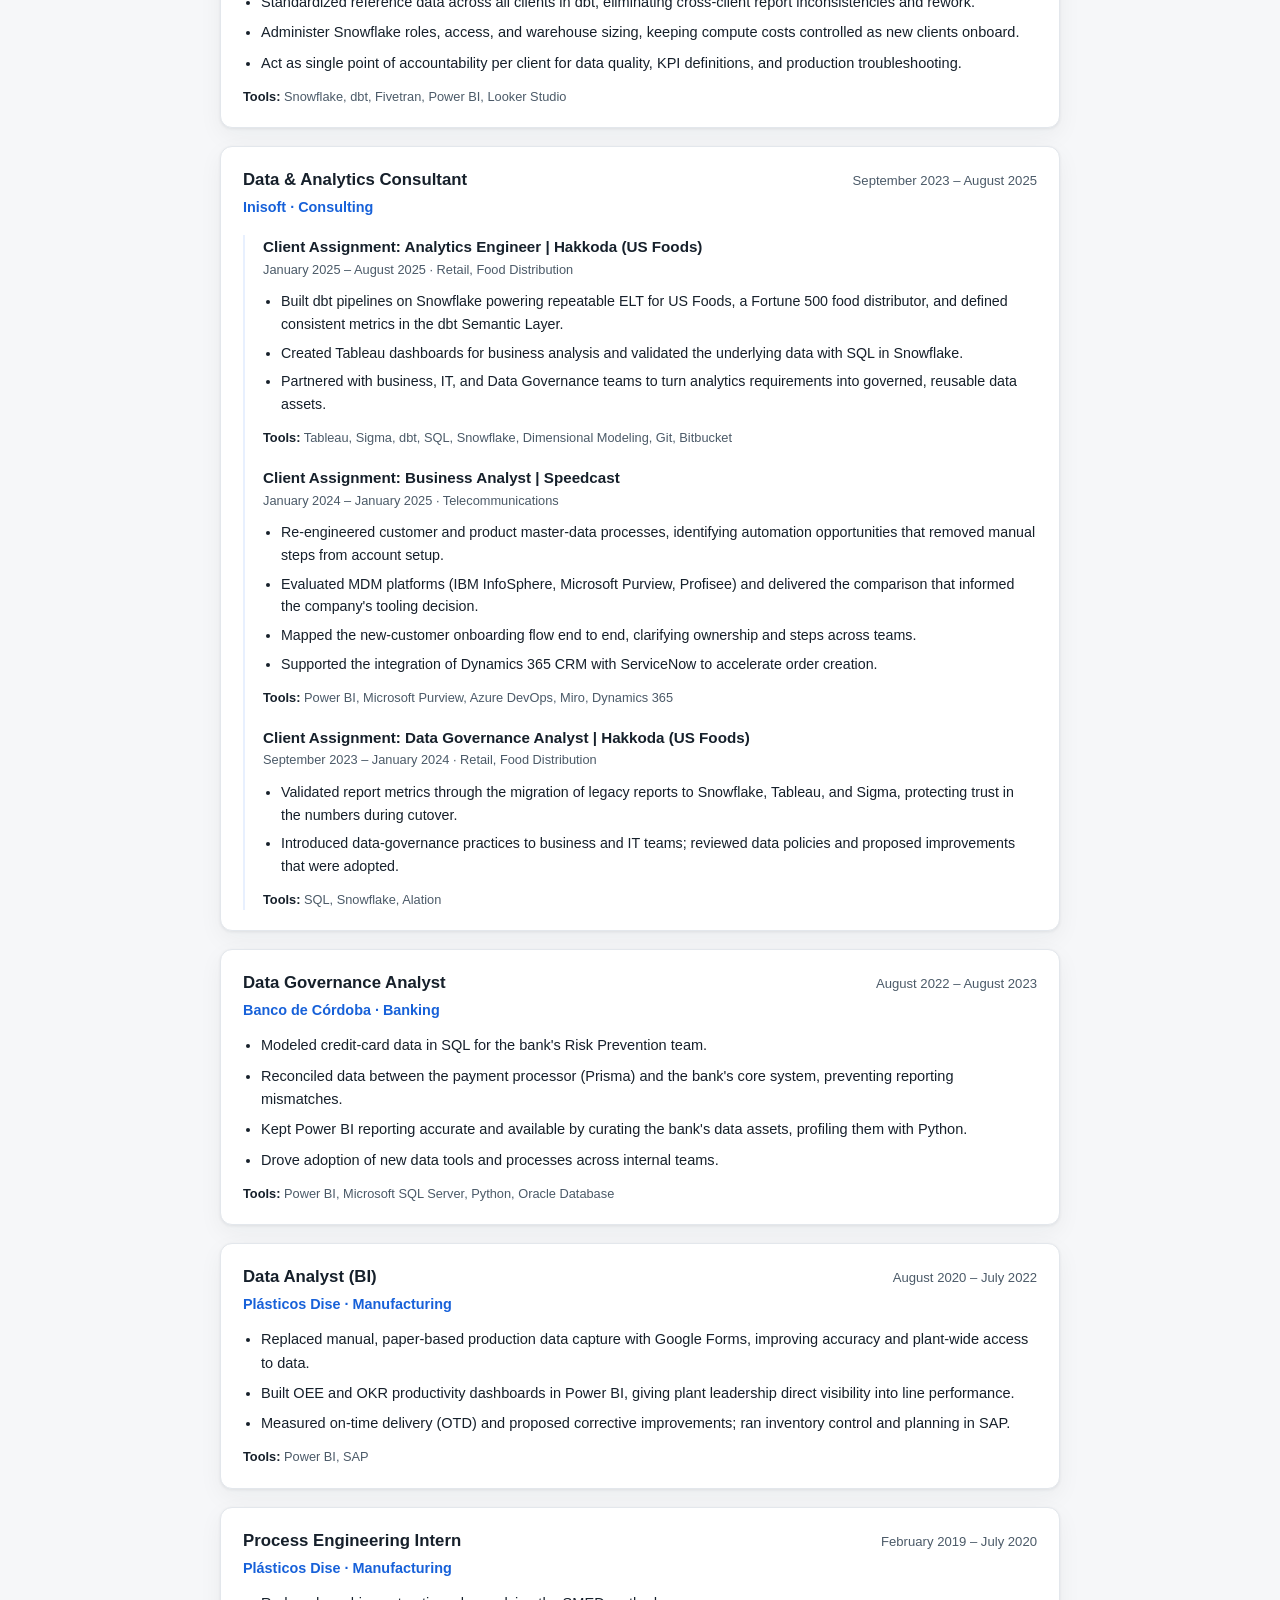
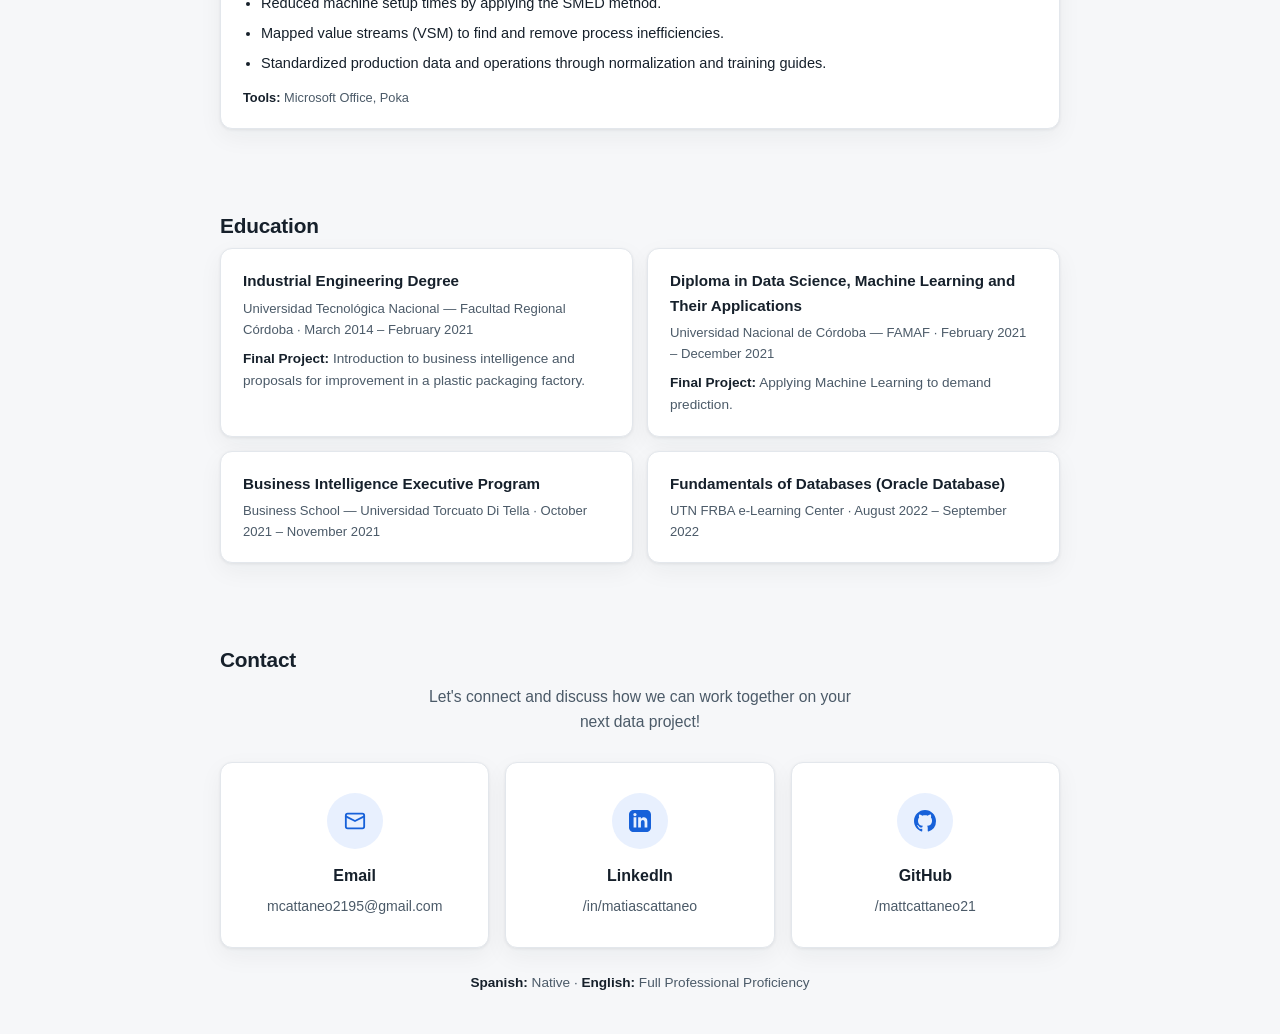
==== commit 381a84ff: "Mention dbt Semantic Layer in US Foods Analytics Engineer role" ====
--- a/index.html
+++ b/index.html
@@ -185,7 +185,7 @@
               <h4>Client Assignment: Analytics Engineer | Hakkoda (US Foods)</h4>
               <p class="dates">January 2025 – August 2025 · Retail, Food Distribution</p>
               <ul>
-                <li>Built dbt pipelines on Snowflake powering repeatable ELT for US Foods, a Fortune 500 food distributor.</li>
+                <li>Built dbt pipelines on Snowflake powering repeatable ELT for US Foods, a Fortune 500 food distributor, and defined consistent metrics in the dbt Semantic Layer.</li>
                 <li>Created Tableau dashboards for business analysis and validated the underlying data with SQL in Snowflake.</li>
                 <li>Partnered with business, IT, and Data Governance teams to turn analytics requirements into governed, reusable data assets.</li>
               </ul>
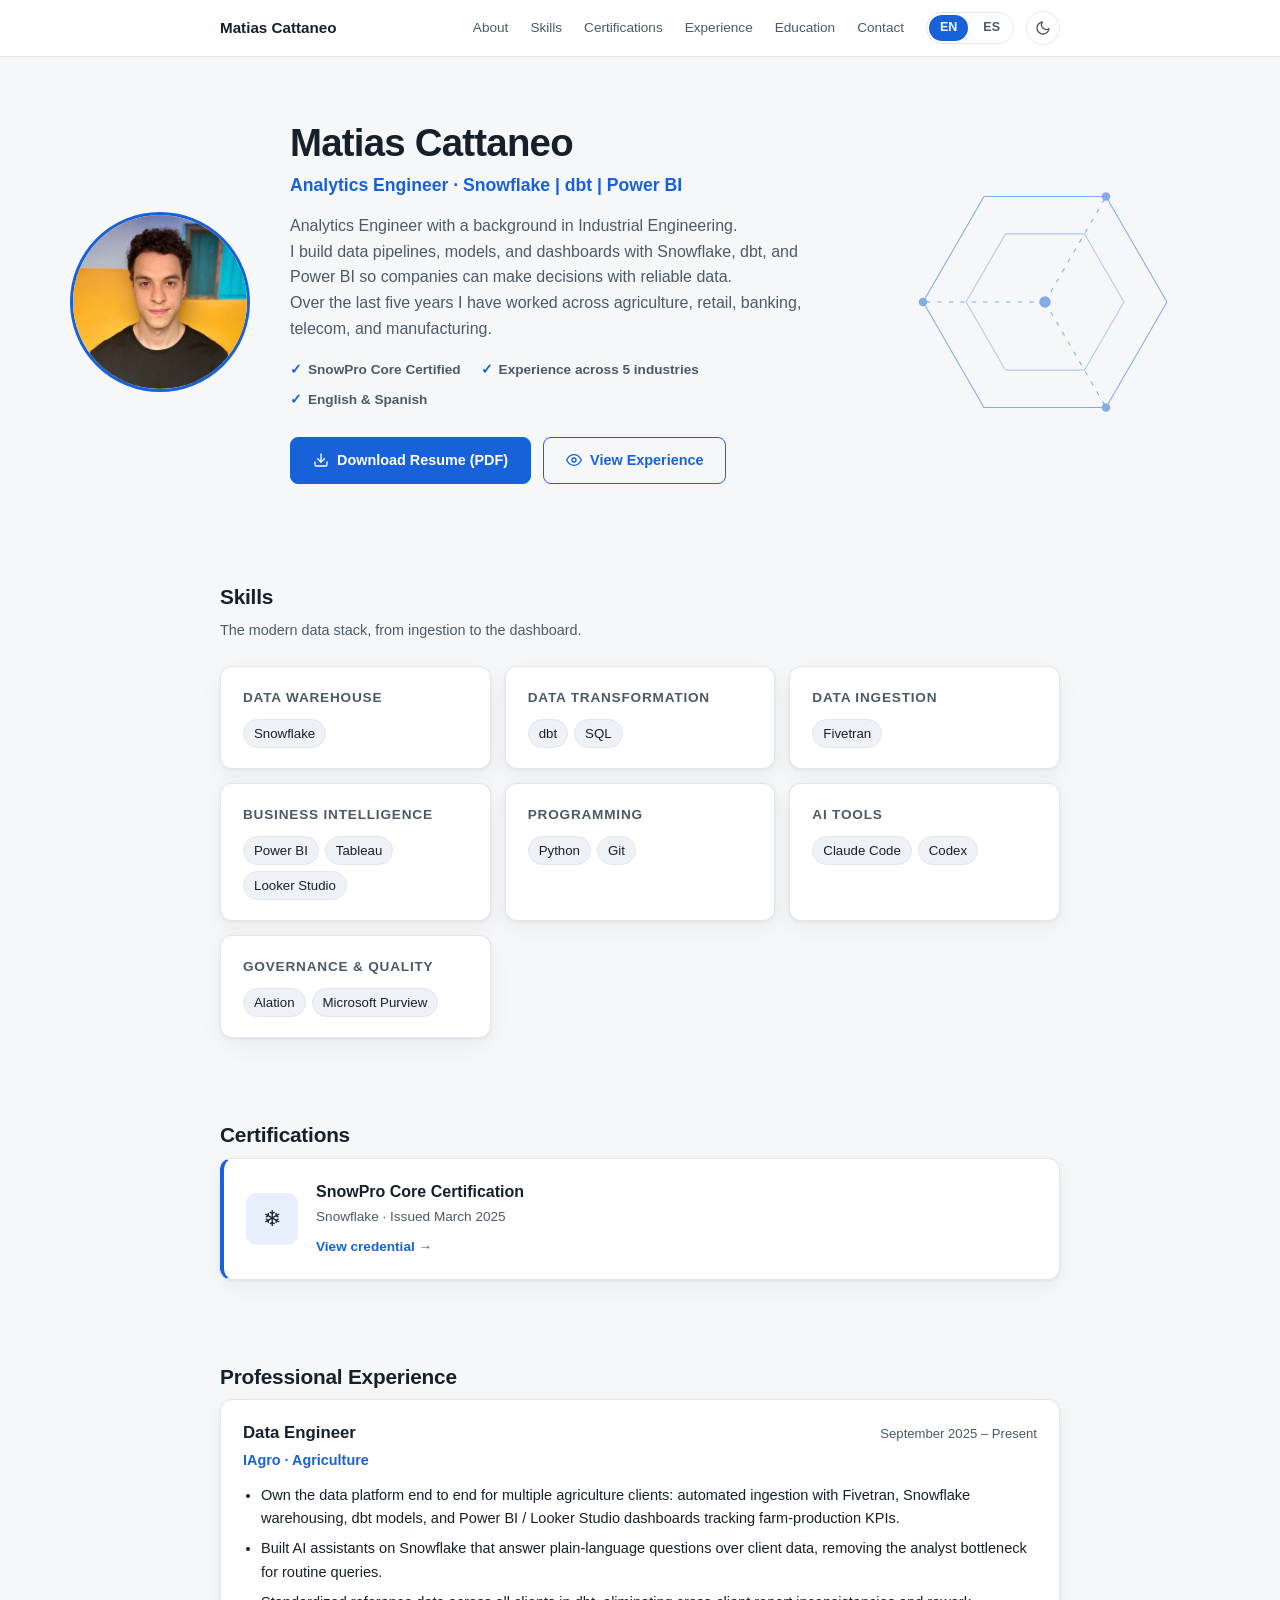
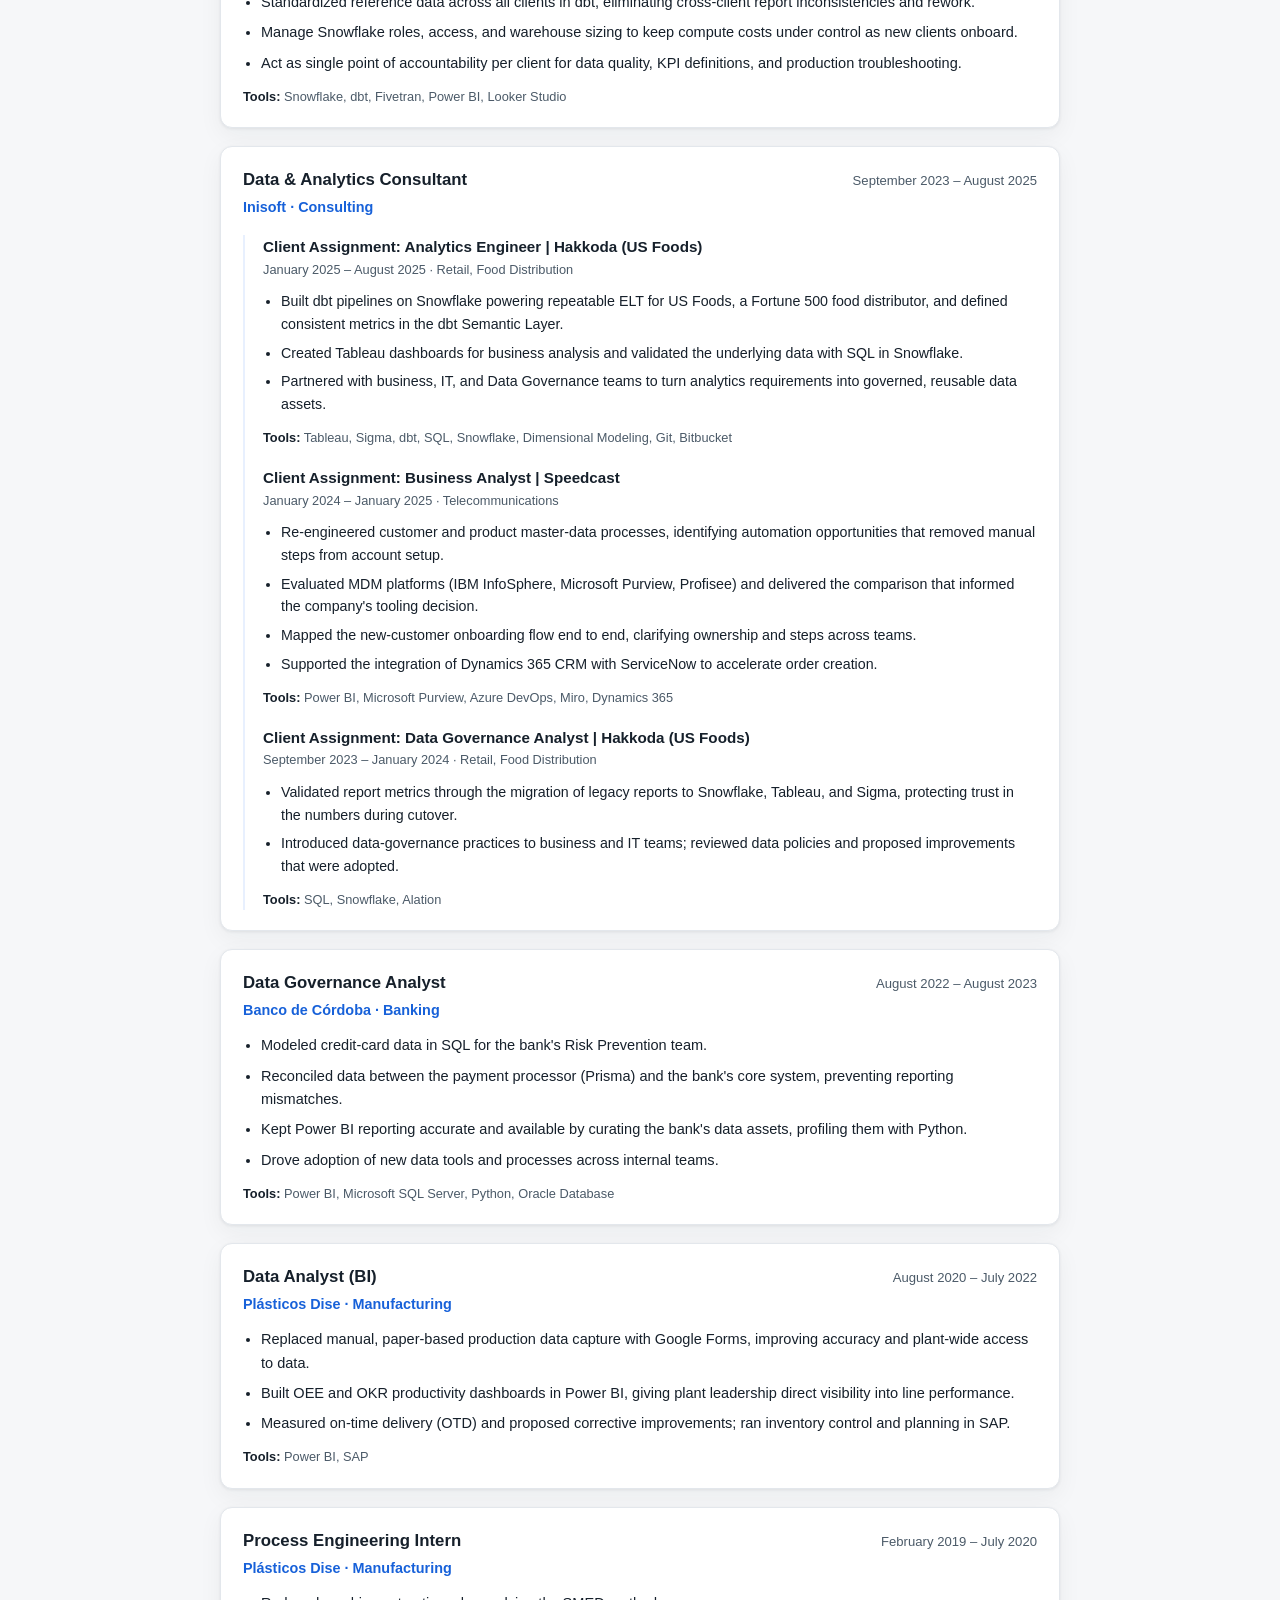
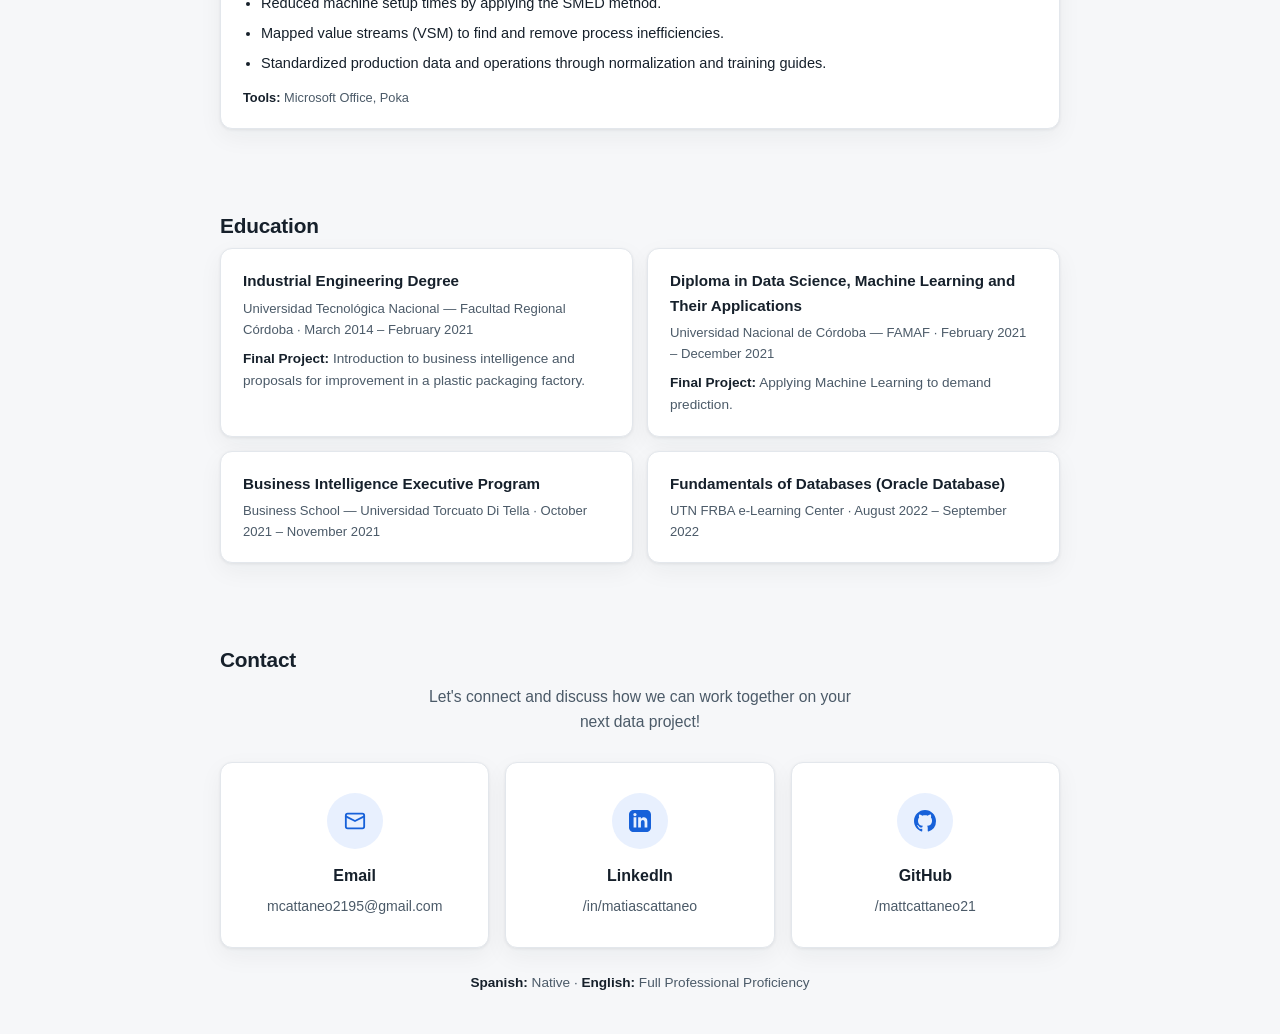
==== commit 9ec28d8b: "Reword IAgro Snowflake admin bullet for clarity" ====
--- a/index.html
+++ b/index.html
@@ -167,7 +167,7 @@
             <li>Own the data platform end to end for multiple agriculture clients: automated ingestion with Fivetran, Snowflake warehousing, dbt models, and Power BI / Looker Studio dashboards tracking farm-production KPIs.</li>
             <li>Built AI assistants on Snowflake that answer plain-language questions over client data, removing the analyst bottleneck for routine queries.</li>
             <li>Standardized reference data across all clients in dbt, eliminating cross-client report inconsistencies and rework.</li>
-            <li>Administer Snowflake roles, access, and warehouse sizing, keeping compute costs controlled as new clients onboard.</li>
+            <li>Manage Snowflake roles, access, and warehouse sizing to keep compute costs under control as new clients onboard.</li>
             <li>Act as single point of accountability per client for data quality, KPI definitions, and production troubleshooting.</li>
           </ul>
           <p class="tags"><b>Tools:</b> Snowflake, dbt, Fivetran, Power BI, Looker Studio</p>
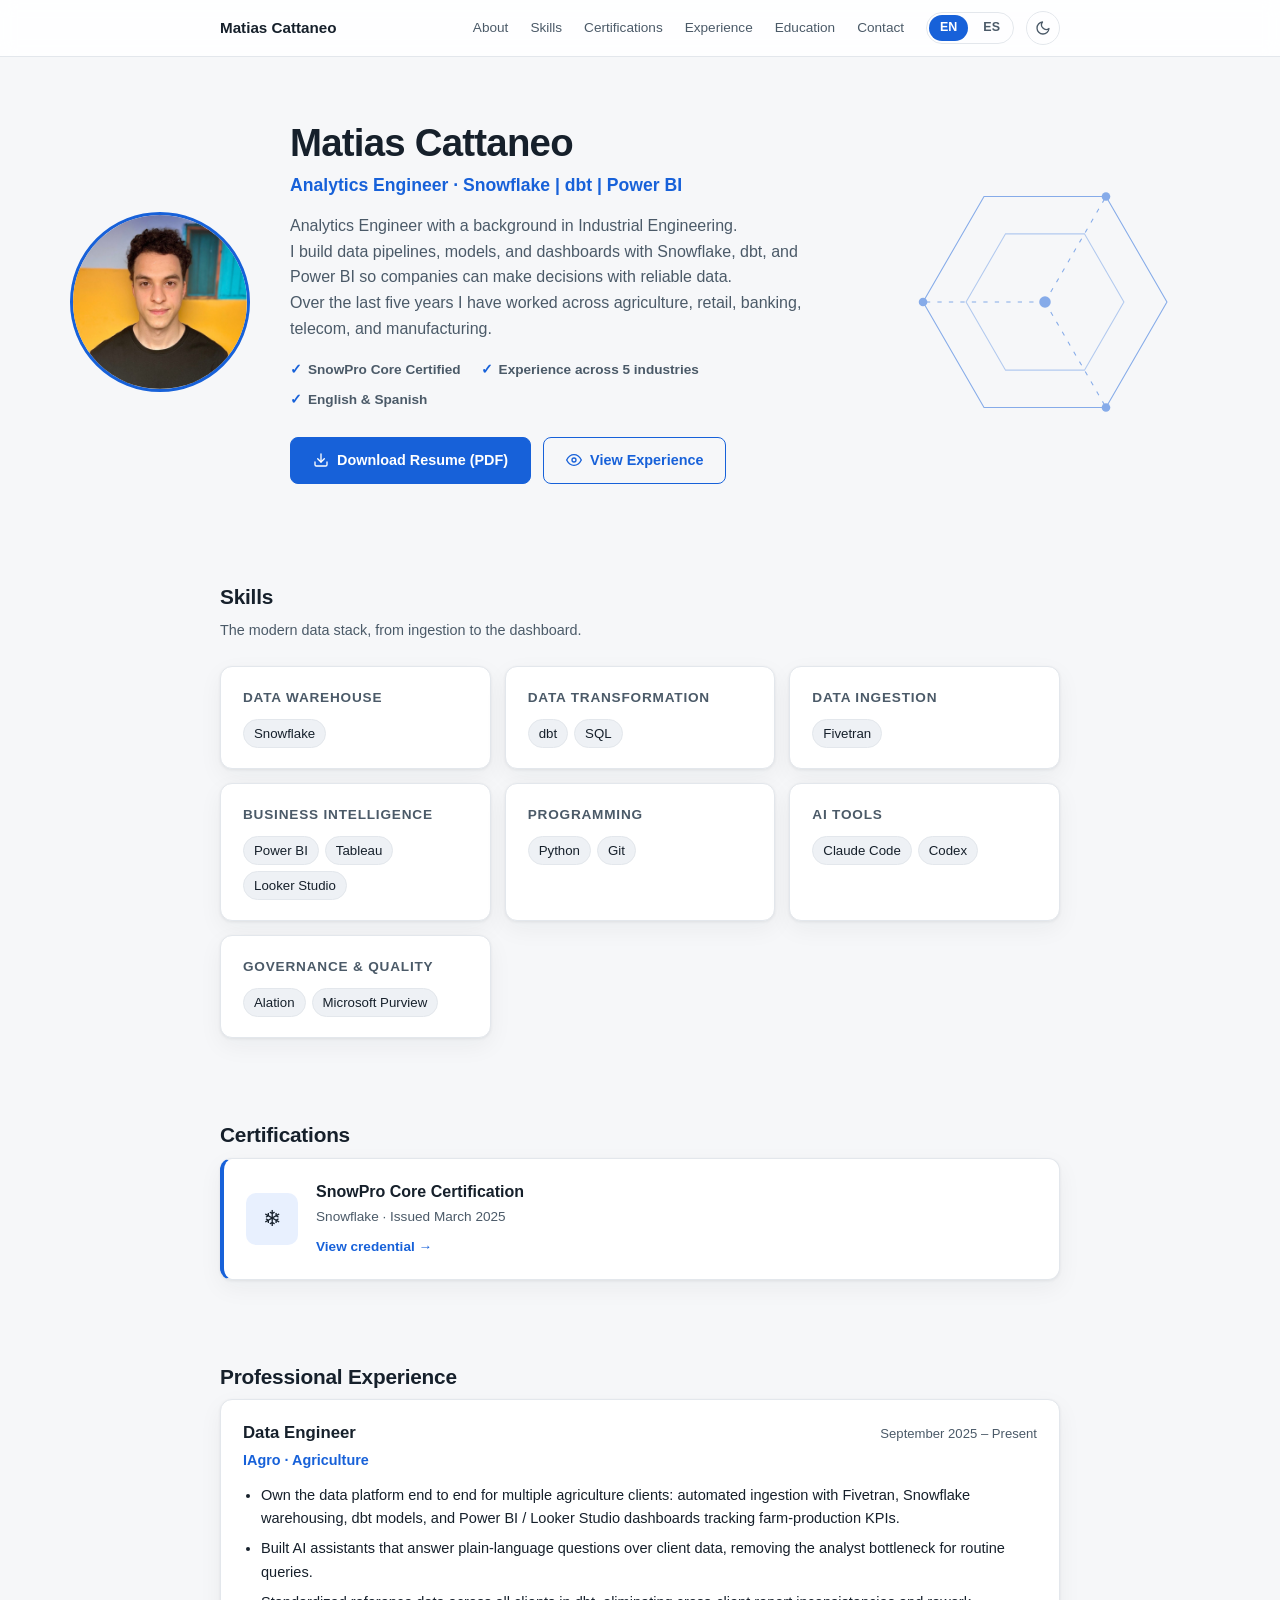
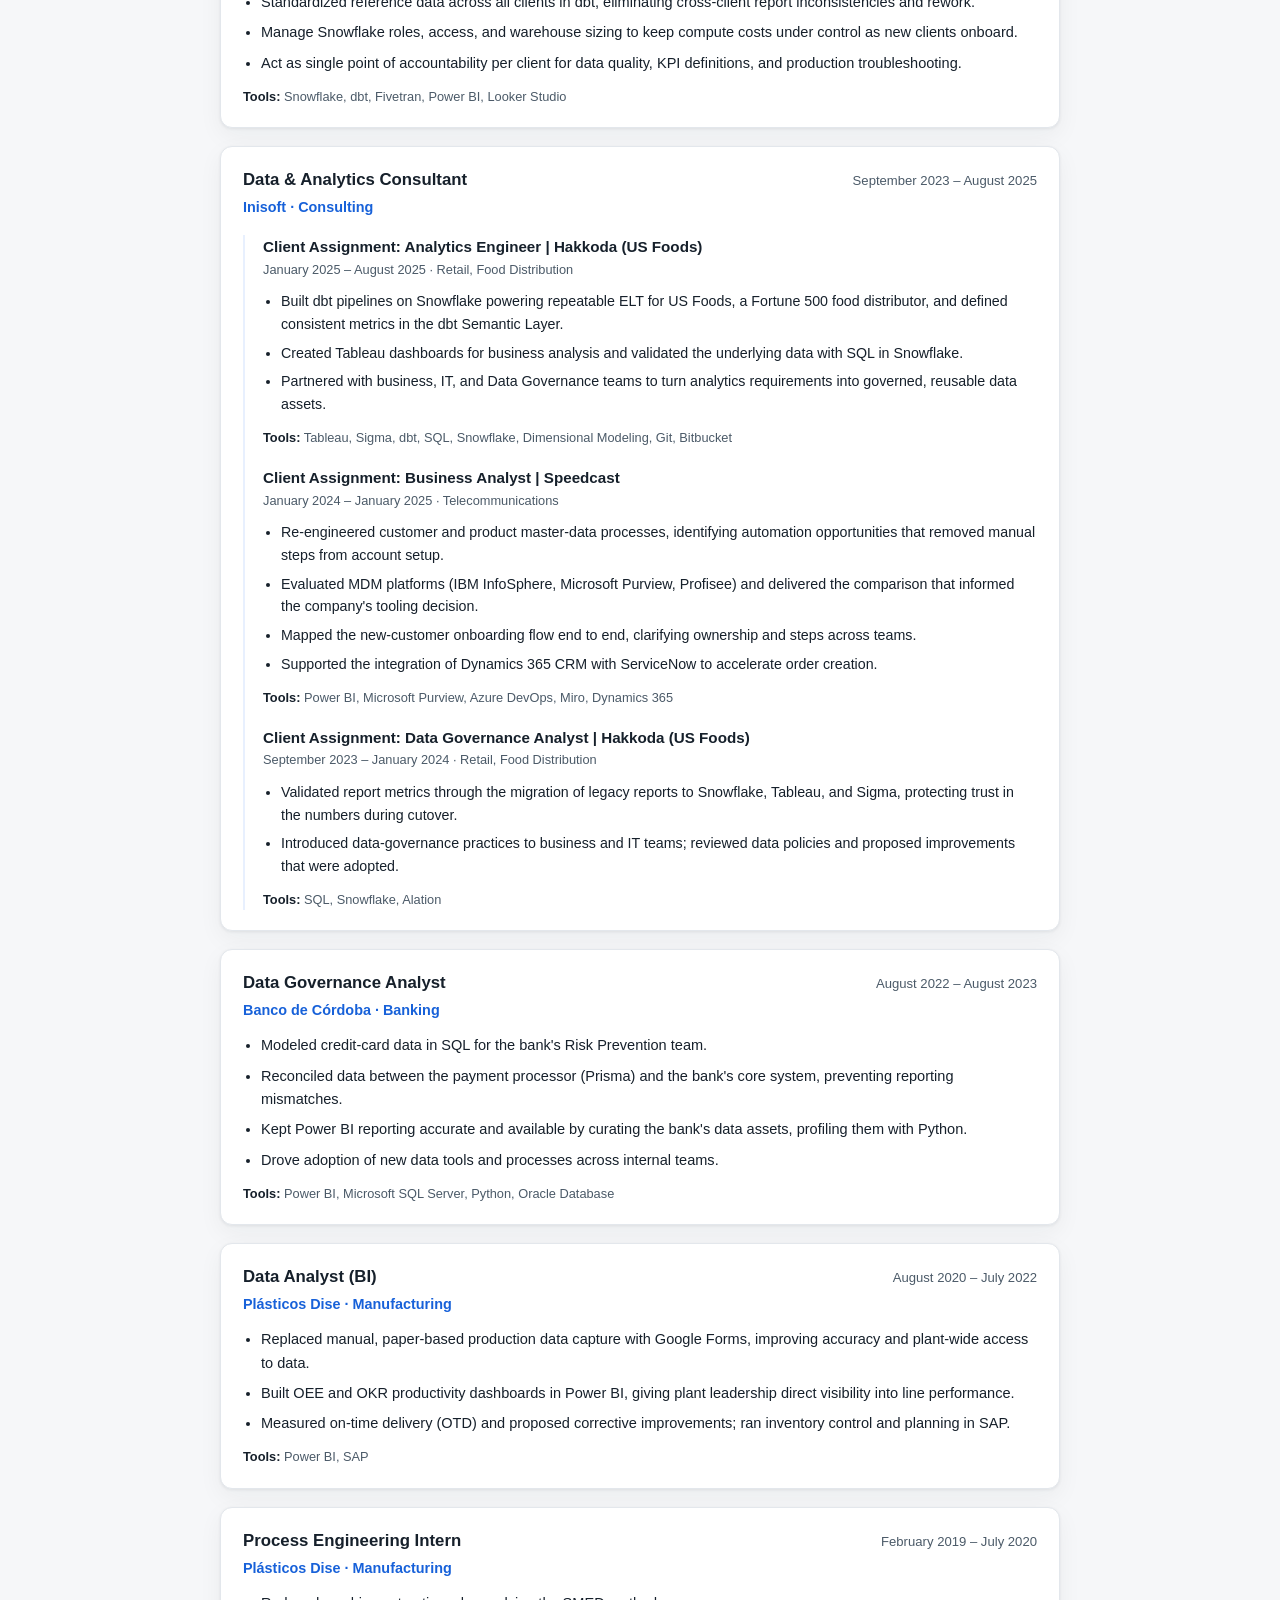
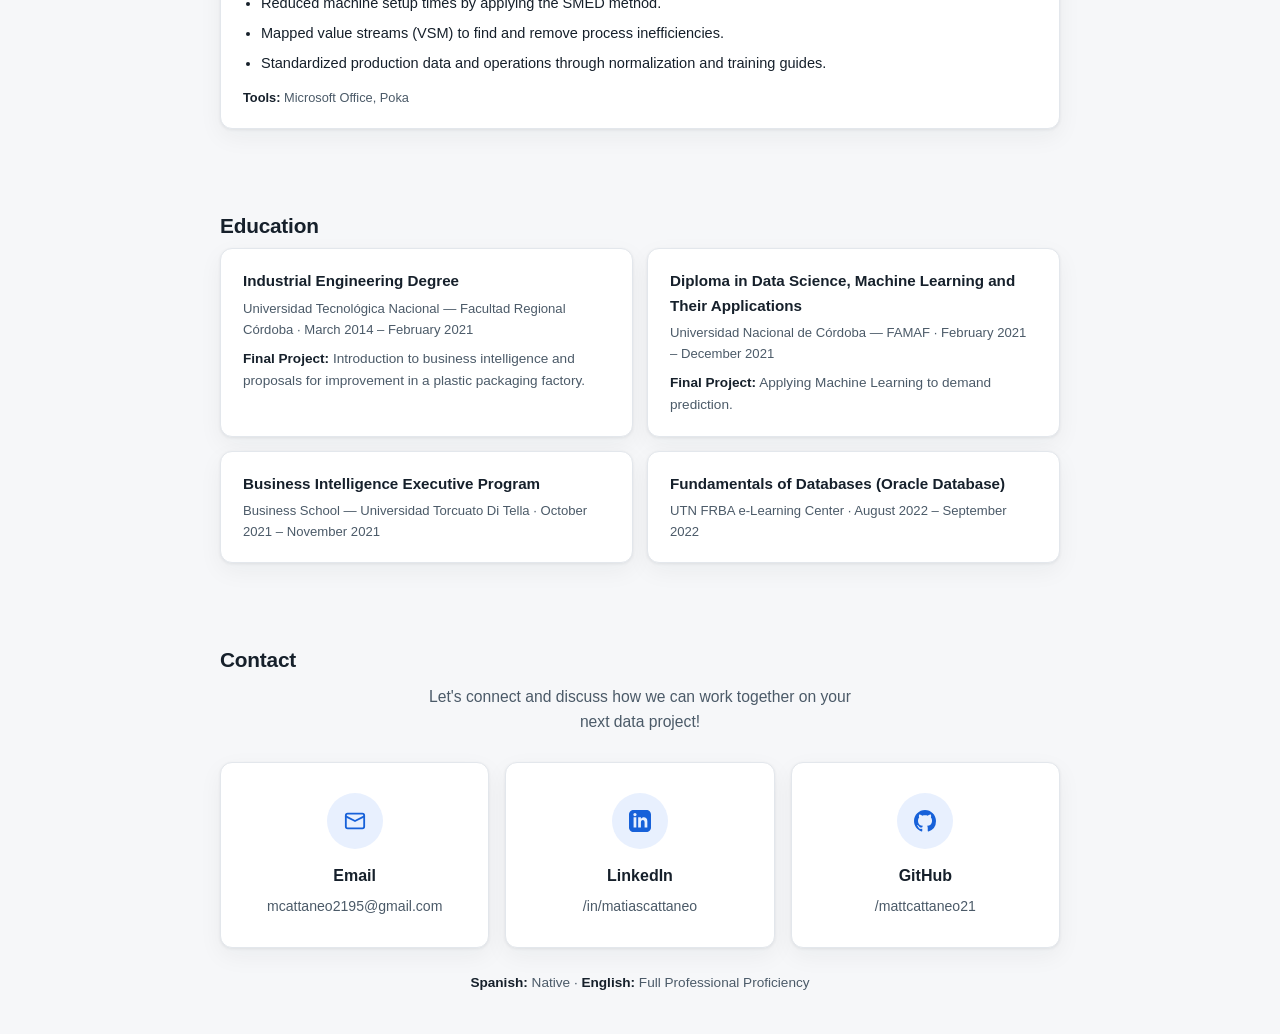
==== commit 9ce8ad05: "Reword IAgro AI assistants bullet, drop redundant Snowflake mention" ====
--- a/index.html
+++ b/index.html
@@ -165,7 +165,7 @@
           <p class="org">IAgro · Agriculture</p>
           <ul>
             <li>Own the data platform end to end for multiple agriculture clients: automated ingestion with Fivetran, Snowflake warehousing, dbt models, and Power BI / Looker Studio dashboards tracking farm-production KPIs.</li>
-            <li>Built AI assistants on Snowflake that answer plain-language questions over client data, removing the analyst bottleneck for routine queries.</li>
+            <li>Built AI assistants that answer plain-language questions over client data, removing the analyst bottleneck for routine queries.</li>
             <li>Standardized reference data across all clients in dbt, eliminating cross-client report inconsistencies and rework.</li>
             <li>Manage Snowflake roles, access, and warehouse sizing to keep compute costs under control as new clients onboard.</li>
             <li>Act as single point of accountability per client for data quality, KPI definitions, and production troubleshooting.</li>
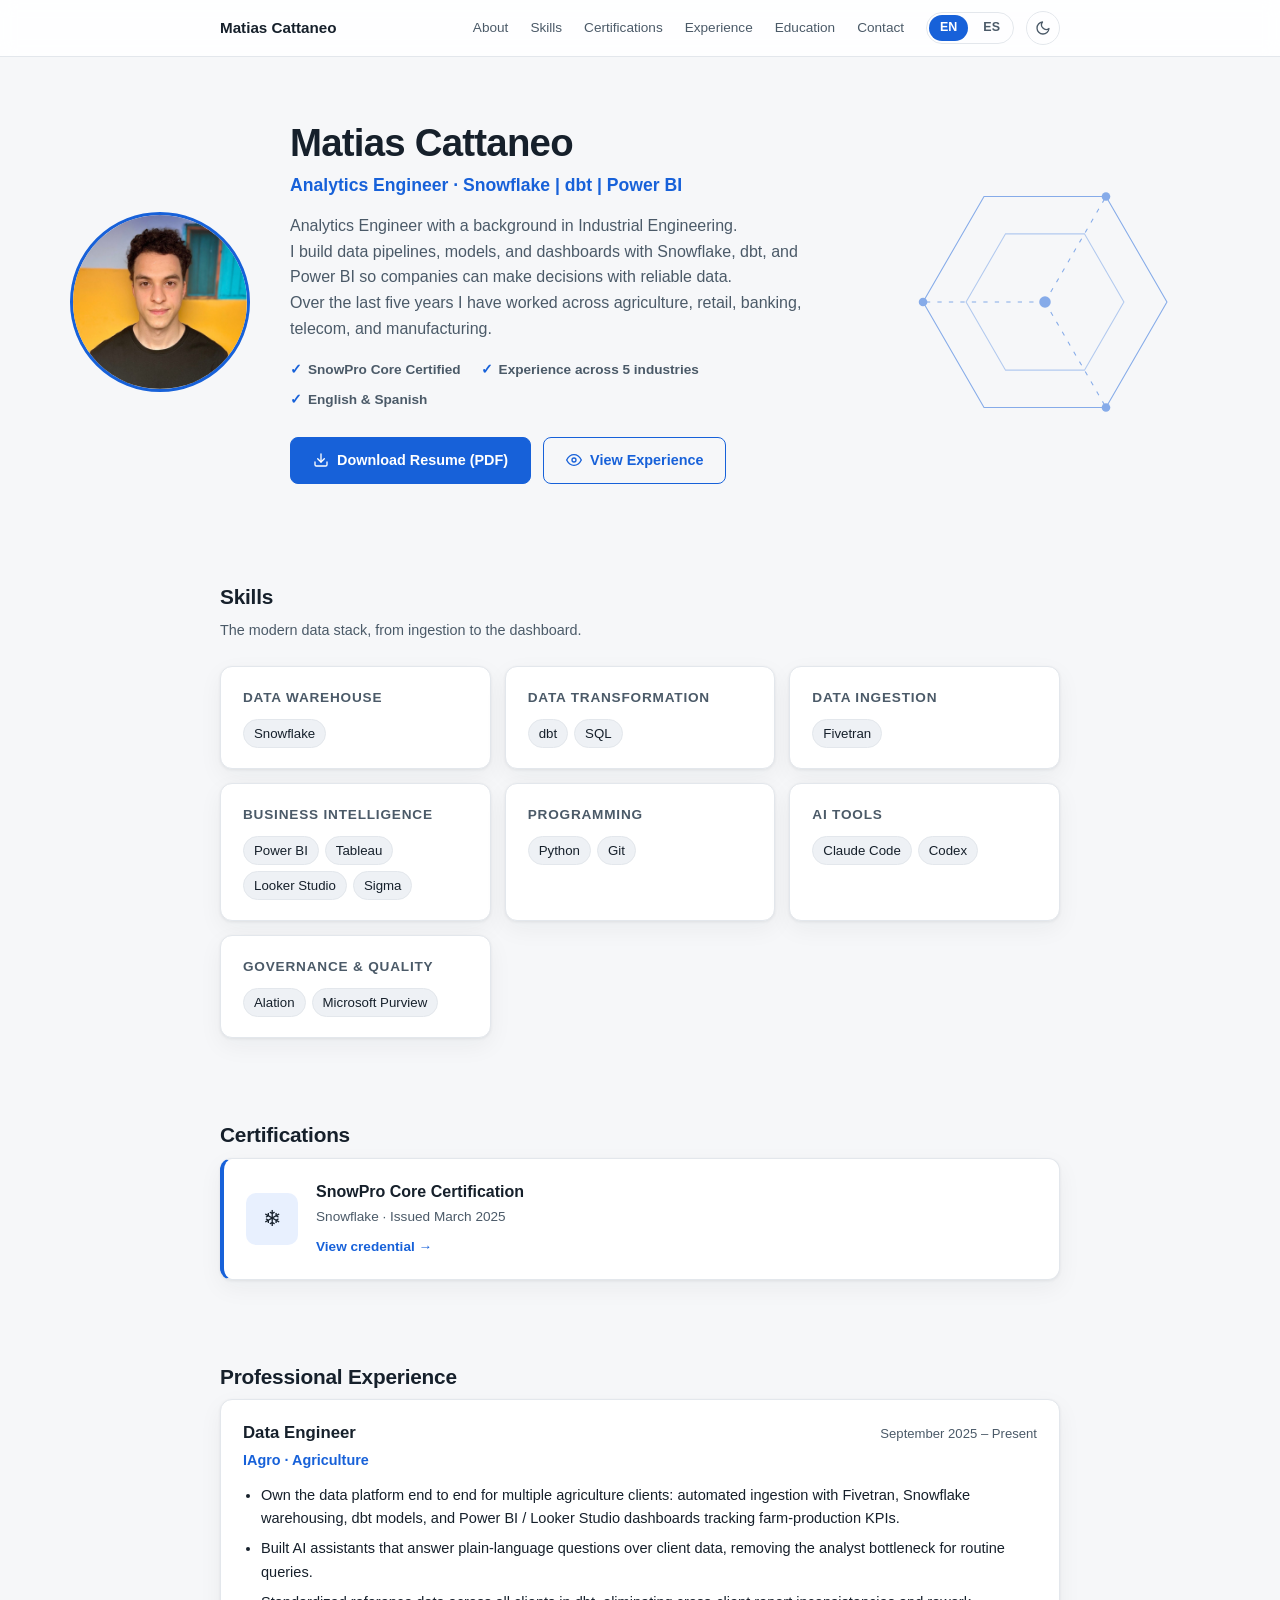
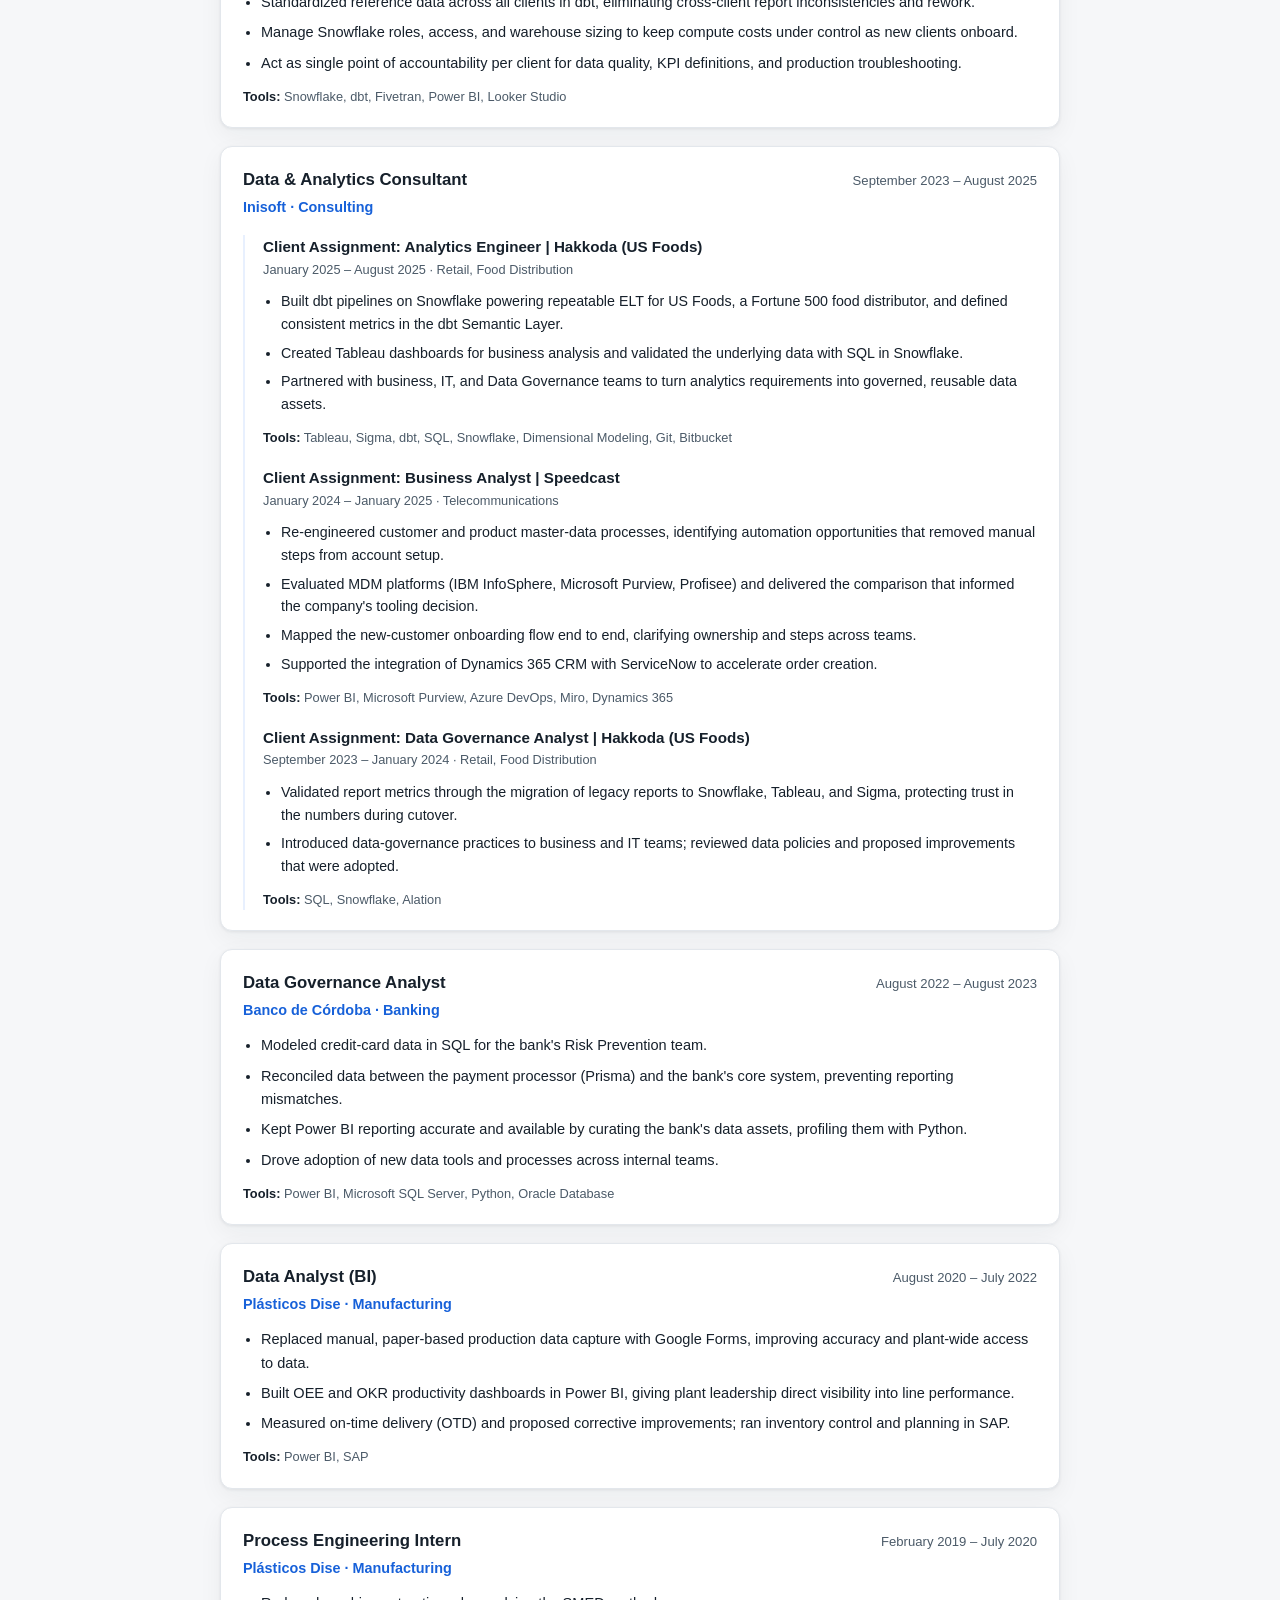
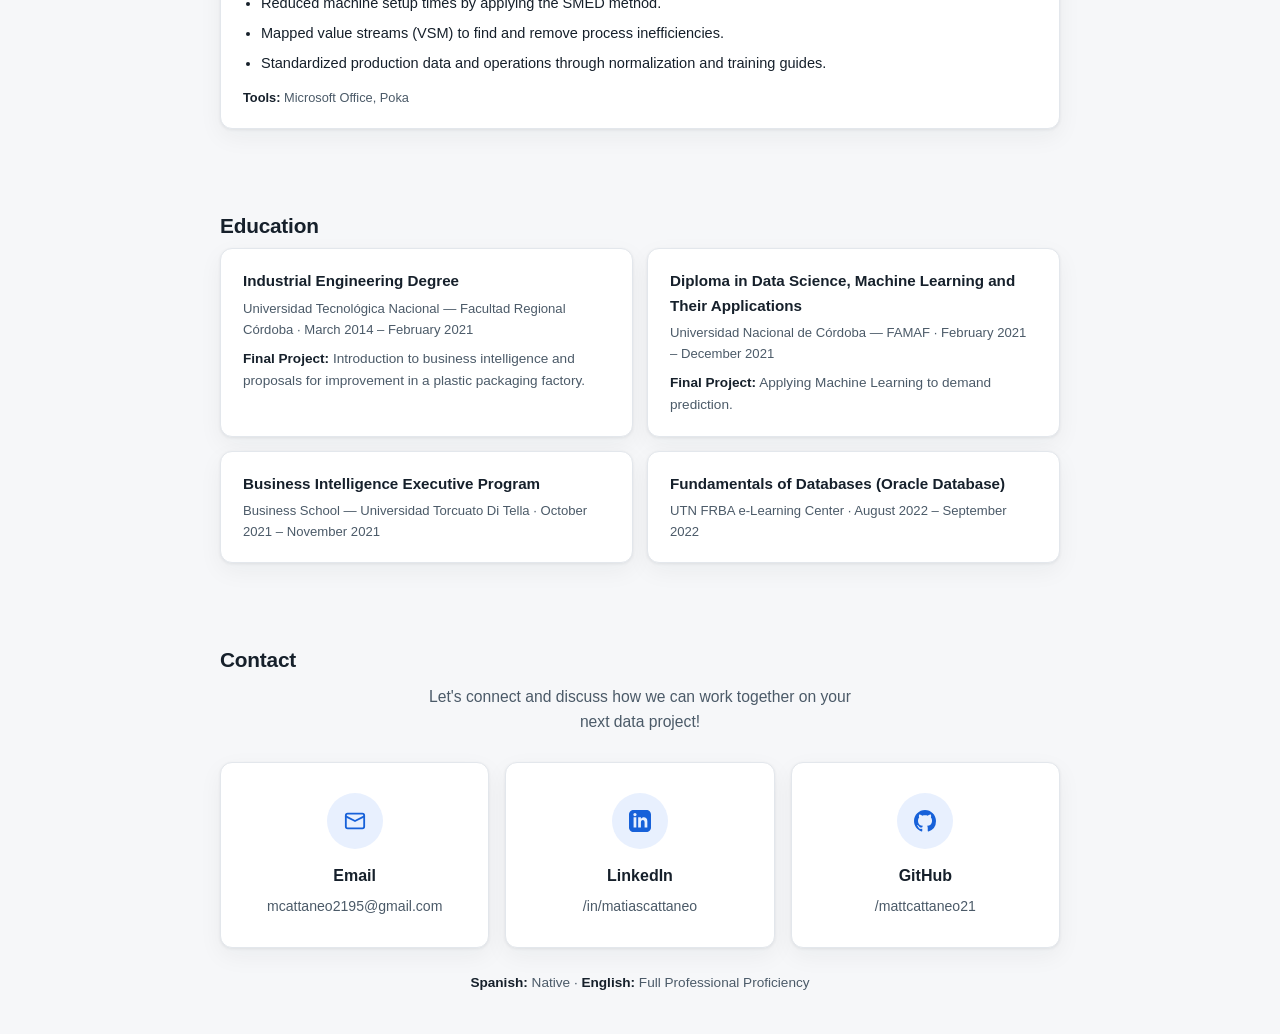
==== commit efdc03f3: "Add Sigma to Business Intelligence skills card" ====
--- a/index.html
+++ b/index.html
@@ -119,7 +119,7 @@
           </div>
           <div class="card skill-card reveal">
             <h3>Business Intelligence</h3>
-            <ul class="chips"><li>Power BI</li><li>Tableau</li><li>Looker Studio</li></ul>
+            <ul class="chips"><li>Power BI</li><li>Tableau</li><li>Looker Studio</li><li>Sigma</li></ul>
           </div>
           <div class="card skill-card reveal">
             <h3>Programming</h3>
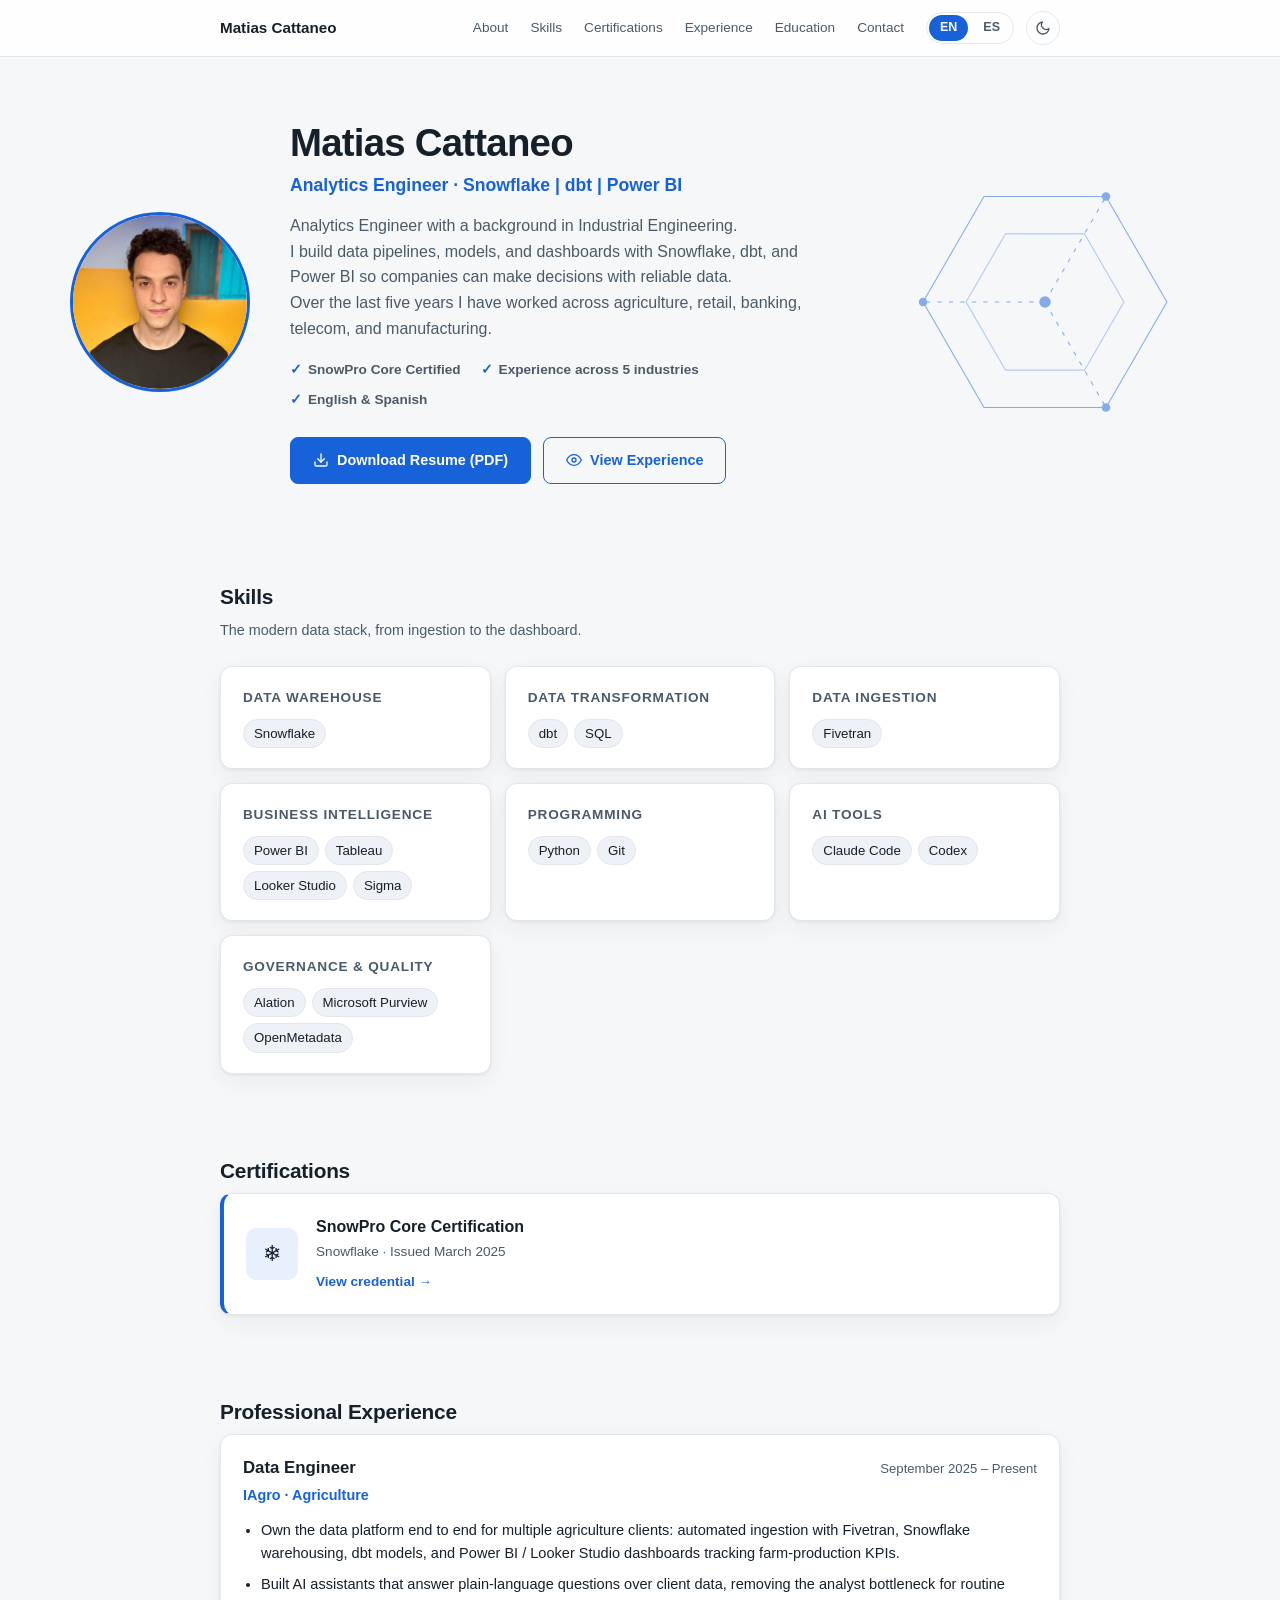
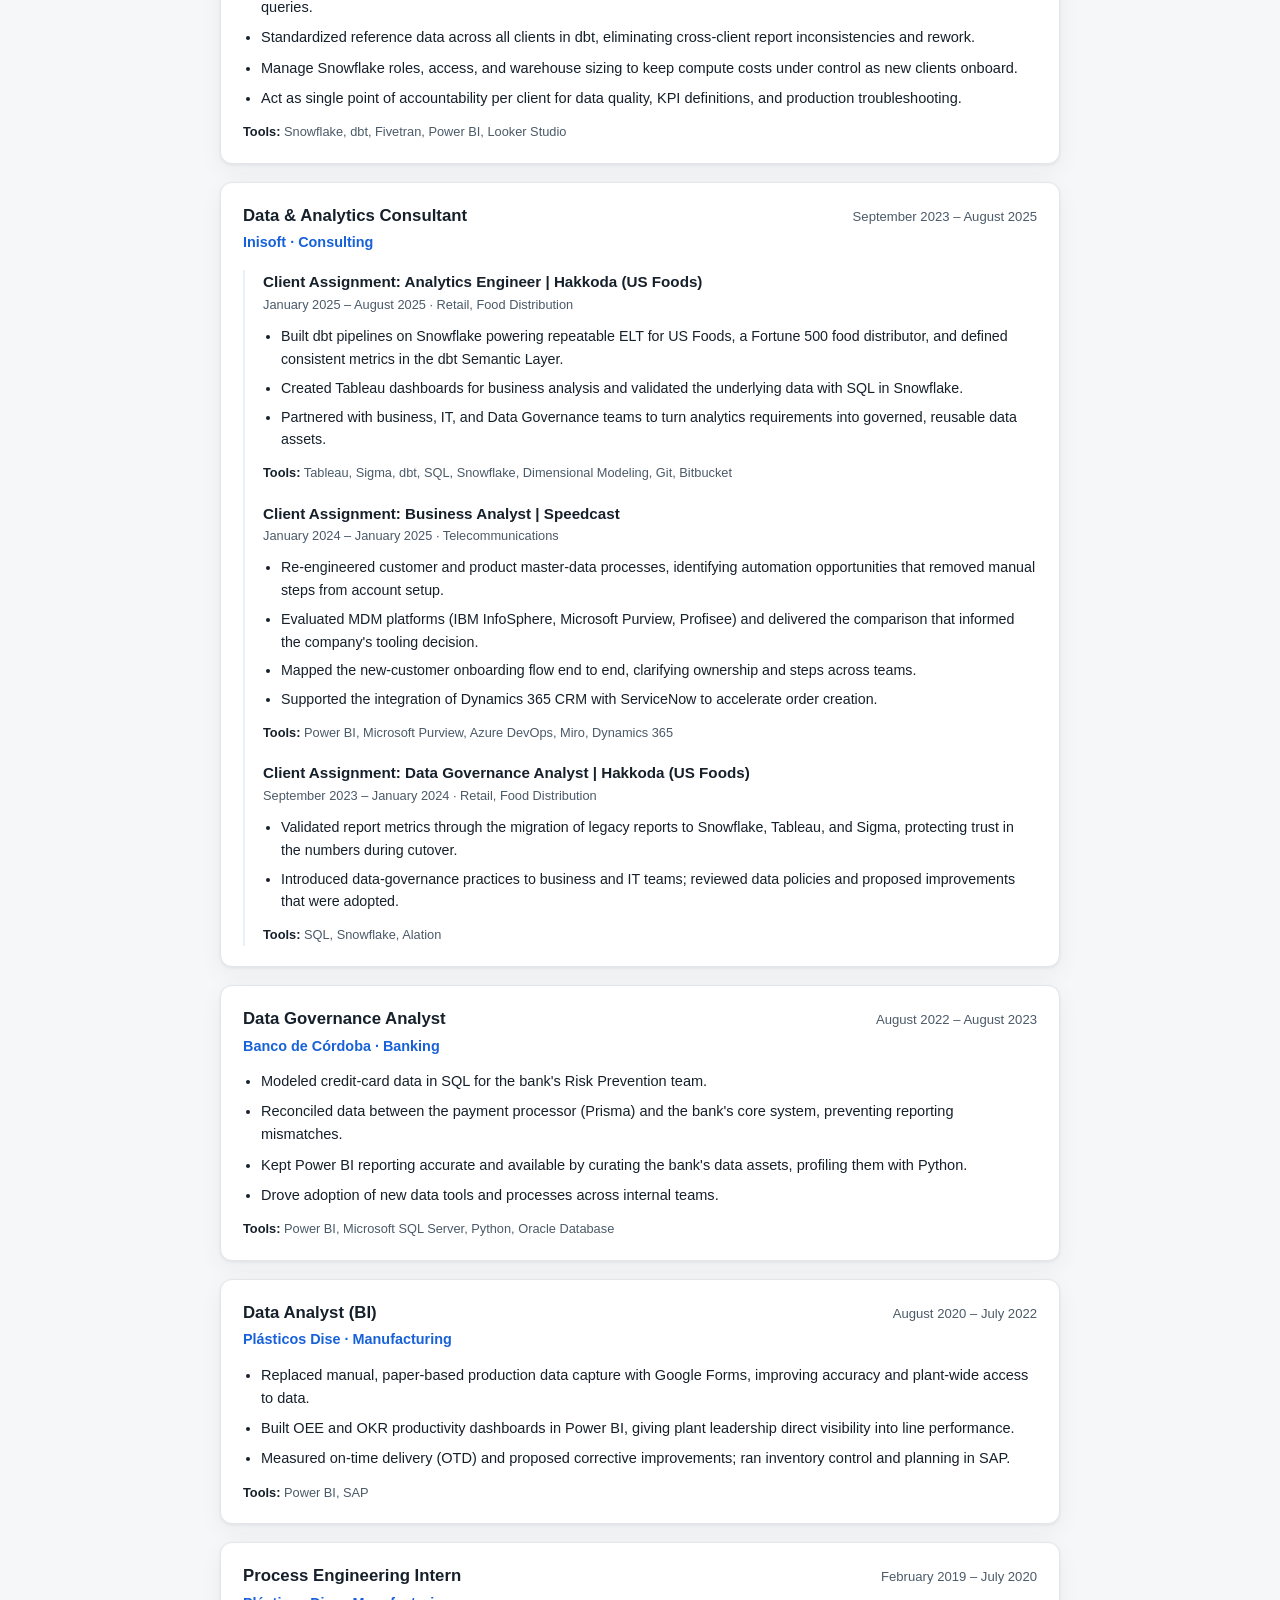
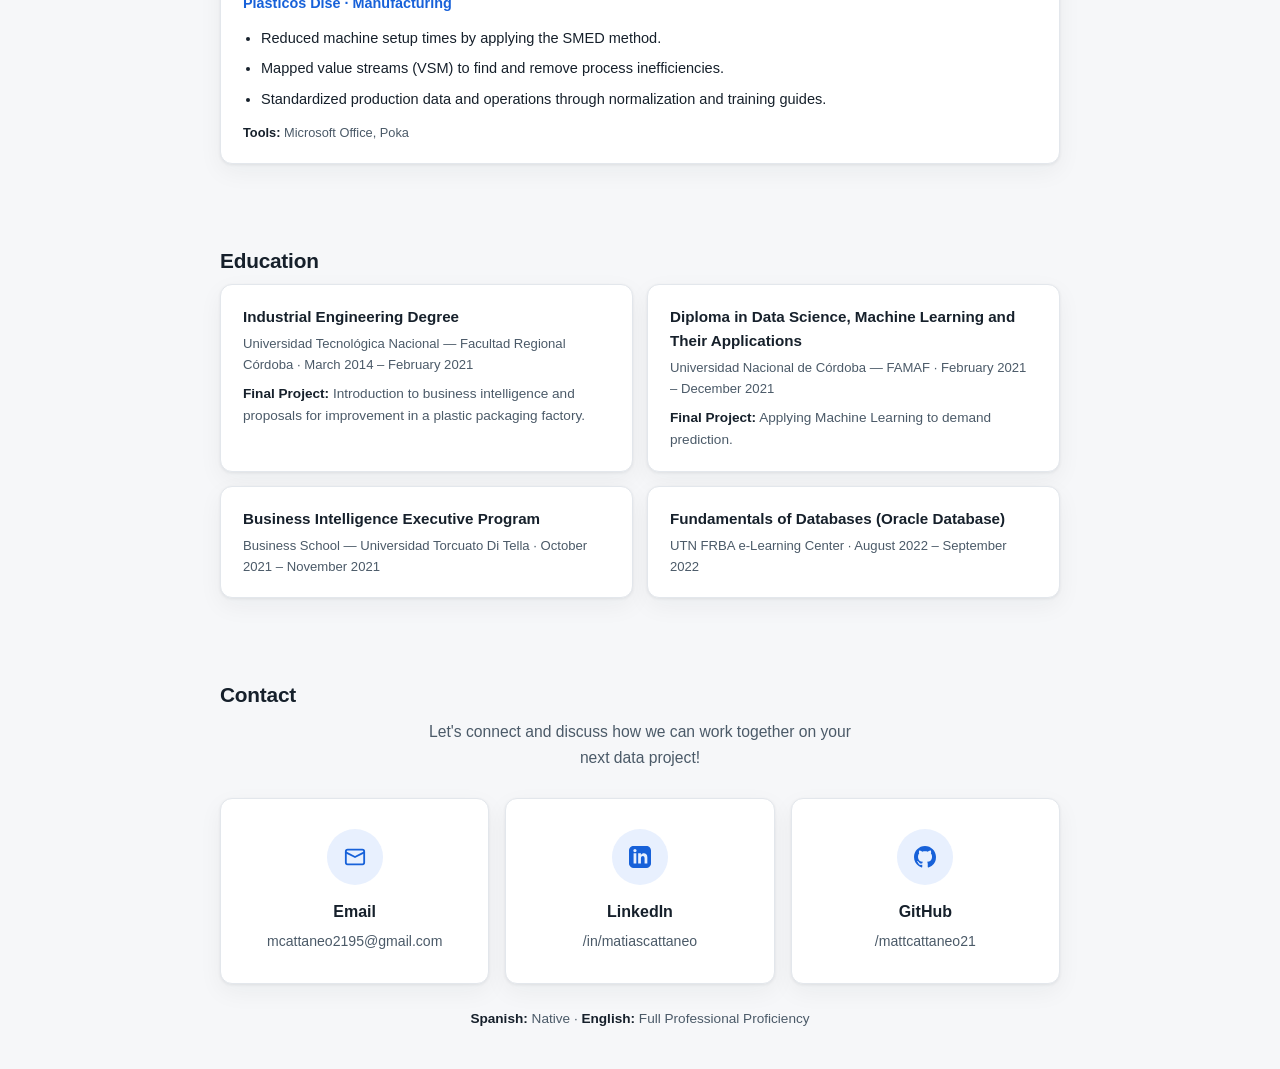
==== commit 1d36bca9: "Add OpenMetadata to Data Governance tools" ====
--- a/index.html
+++ b/index.html
@@ -131,7 +131,7 @@
           </div>
           <div class="card skill-card reveal">
             <h3>Governance &amp; Quality</h3>
-            <ul class="chips"><li>Alation</li><li>Microsoft Purview</li></ul>
+            <ul class="chips"><li>Alation</li><li>Microsoft Purview</li><li>OpenMetadata</li></ul>
           </div>
         </div>
       </div>
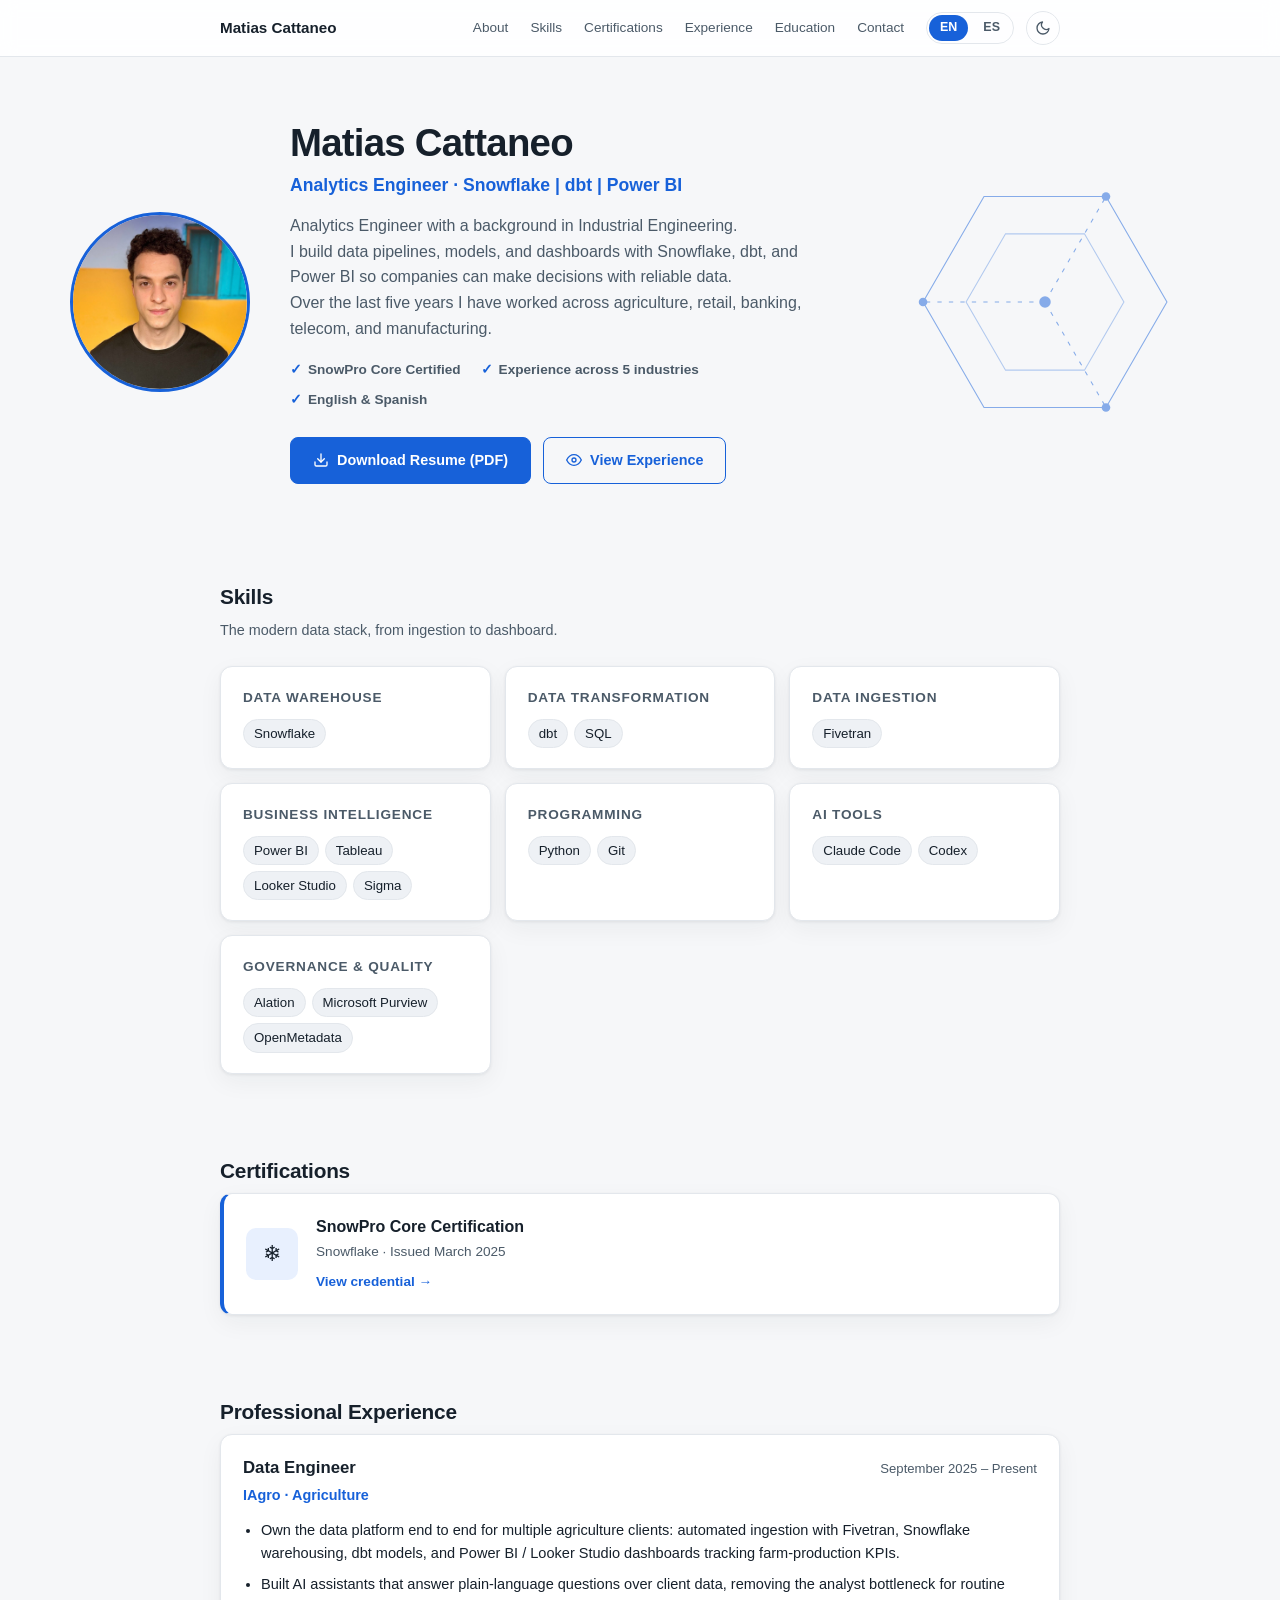
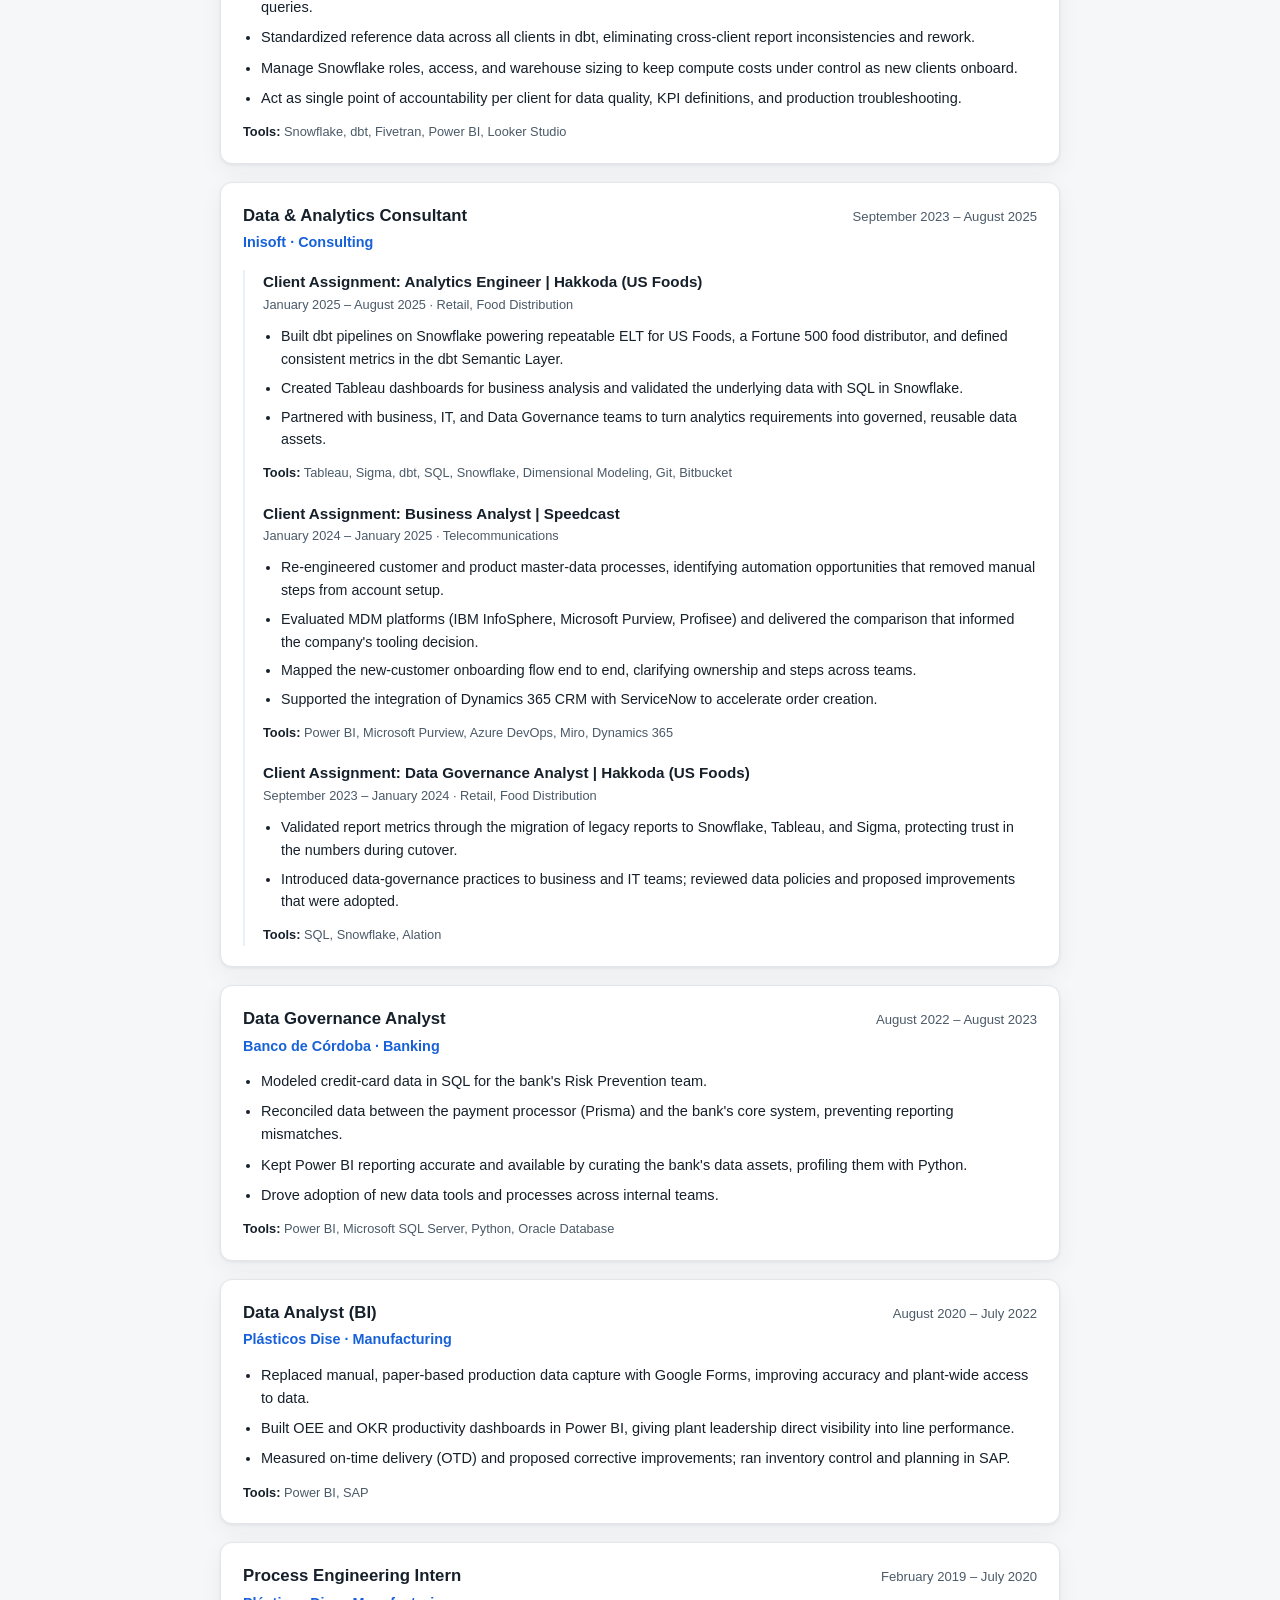
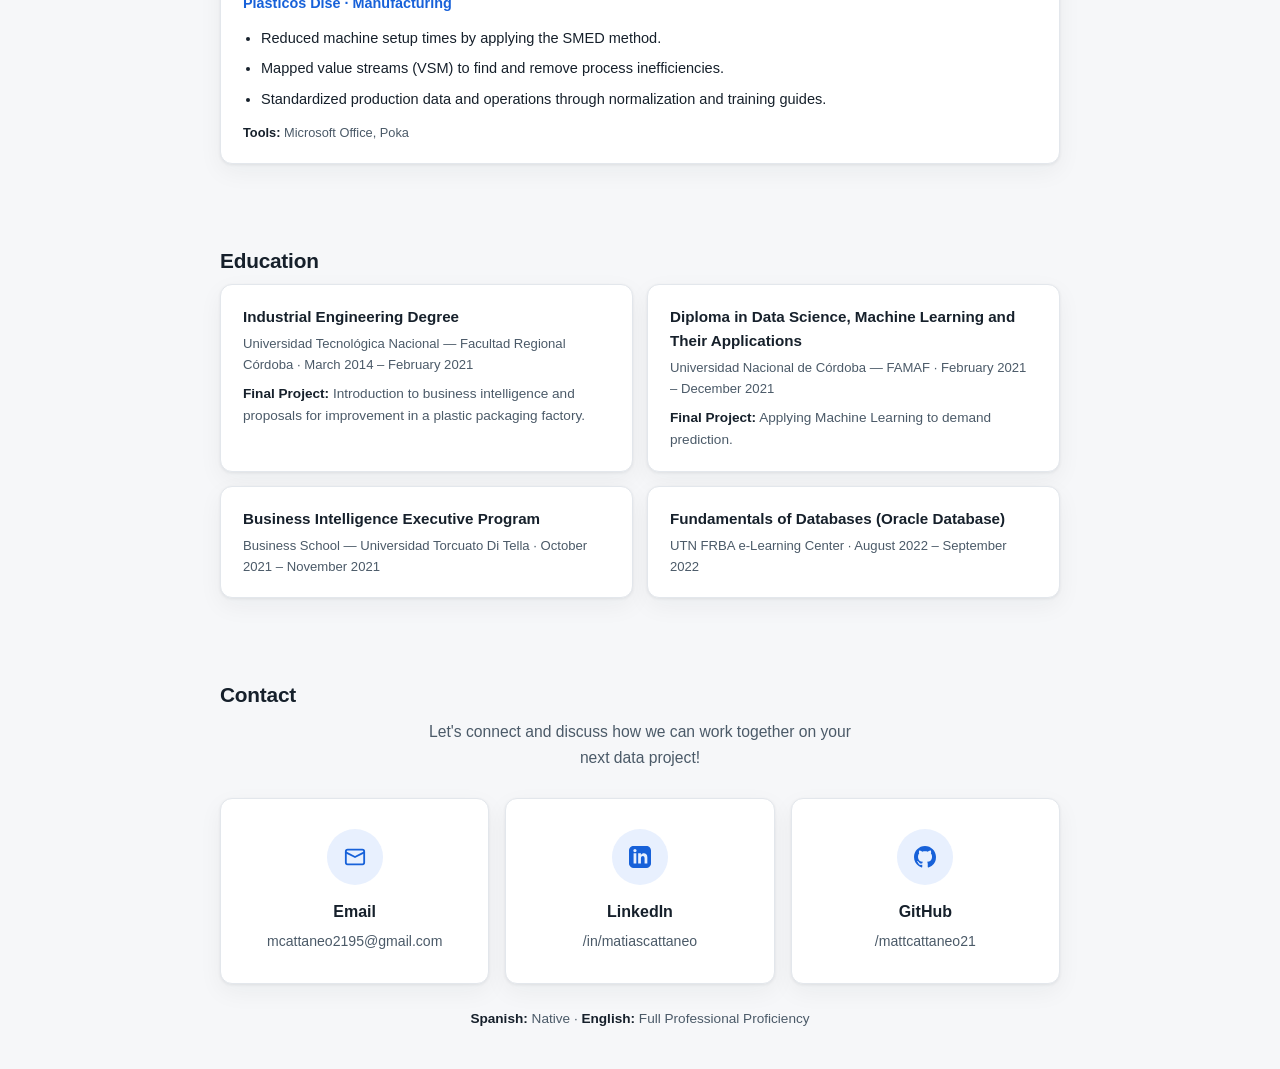
==== commit 3d71a557: "Update tab title to Resume, tweak Skills subtitle wording" ====
--- a/index.html
+++ b/index.html
@@ -3,13 +3,14 @@
 <head>
   <meta charset="UTF-8">
   <meta name="viewport" content="width=device-width, initial-scale=1.0">
-  <title>Matias Cattaneo — Analytics Engineer | Snowflake · dbt · Power BI</title>
+  <title>Matias Cattaneo — Resume</title>
   <meta name="description" content="Analytics Engineer specialized in Snowflake, dbt, and Power BI. SnowPro Core certified. I build governed data pipelines, models, and dashboards across agriculture, retail, banking, telecom, and manufacturing.">
   <meta property="og:title" content="Matias Cattaneo — Analytics Engineer">
   <meta property="og:description" content="Snowflake · dbt · Power BI. SnowPro Core certified Analytics Engineer building data pipelines and dashboards companies can trust.">
   <meta property="og:type" content="website">
   <link rel="alternate" hreflang="en" href="./">
   <link rel="alternate" hreflang="es" href="es/">
+  <link rel="icon" type="image/png" href="favicon.png">
   <meta name="color-scheme" content="light dark">
   <script>
     // Resolve theme before first paint to avoid a flash of the wrong scheme.
@@ -103,7 +104,7 @@
     <section id="skills" aria-labelledby="skills-title">
       <div class="wrap">
         <h2 class="section-title" id="skills-title">Skills</h2>
-        <p class="section-sub">The modern data stack, from ingestion to the dashboard.</p>
+        <p class="section-sub">The modern data stack, from ingestion to dashboard.</p>
         <div class="skills-grid">
           <div class="card skill-card reveal">
             <h3>Data Warehouse</h3>
